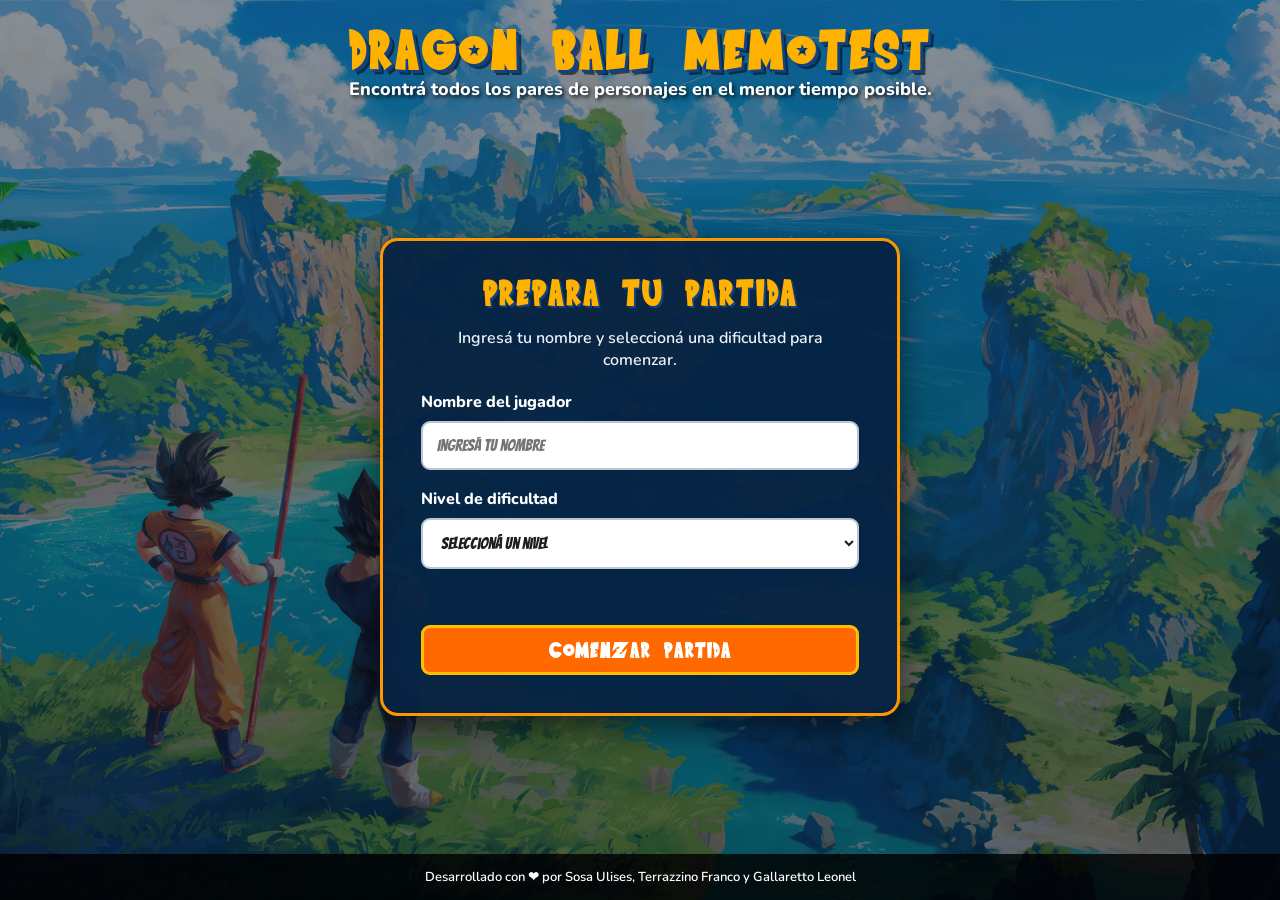
==== index.html @ cc68c4e8 "se agrego temporizador de partida" ====
<!DOCTYPE html>
<html lang="es">
<head>
    <meta charset="UTF-8">
    <meta
        name="viewport"
        content="width=device-width, initial-scale=1.0"
    >
    <meta
        name="description"
        content="Juego de memoria basado en personajes de Dragon Ball"
    >
    <title>Dragon Ball Memotest</title>
    <link
    rel="stylesheet"
    href="https://fonts.googleapis.com/css2?family=Bangers&family=Nunito:wght@400;600;700;800&display=swap">
    <link rel="stylesheet" href="css/reset.css">
    <link rel="stylesheet" href="css/styles.css">
</head>
<body>
    <header id="encabezadoPrincipal">
        <h1>Dragon Ball Memotest</h1>

        <p>
            Encontrá todos los pares de personajes en el menor tiempo posible.
        </p>
    </header>

    <main id="contenidoPrincipal">
        <section
            id="inicioPartida"
        >
            <h2 id="tituloInicioPartida">Prepara tu partida</h2>

            <p>
                Ingresá tu nombre y seleccioná una dificultad para comenzar.
            </p>

            <form id="formularioInicio">
                <div class="grupoCampo">
                    <label for="nombreJugador">
                        Nombre del jugador
                    </label>

                    <input
                        id="nombreJugador"
                        name="nombreJugador"
                        type="text"
                        autocomplete="name"
                        placeholder="Ingresá tu nombre"
                    >
                </div>

                <div class="grupoCampo">
                    <label for="nivelDificultad">
                        Nivel de dificultad
                    </label>

                    <select
                        id="nivelDificultad"
                        name="nivelDificultad"
                    >
                        <option value="">
                            Seleccioná un nivel
                        </option>

                        <option value="facil">
                            Fácil - 16 cartas
                        </option>

                        <option value="medio">
                            Medio - 20 cartas
                        </option>

                        <option value="dificil">
                            Difícil - 36 cartas
                        </option>
                    </select>
                </div>

                <p
                    id="mensajeErrorInicio"
                    class="mensajeError"
                ></p>

                <button
                    id="botonIniciarPartida"
                    type="submit"
                >
                    Comenzar partida
                </button>
            </form>
        </section>

        <section id="seccionJuego" hidden>
            <div id="datosPartida">
                <h2 id="tituloJuego">
                    Partida de <span id="jugadorActual"></span>
                </h2>
            
                <p>
                    Nivel:
                    <span id="nivelActual"></span>
                </p>
            </div>
            <div id="panelEstadisticas">
                <p class="datoEstadistica">
                    Intentos:
                    <span id="cantidadIntentos">0</span>
                </p>

                <p class="datoEstadistica">
                    Errores:
                    <span id="cantidadErrores">0</span>
                </p>

                <p class="datoEstadistica">
                    Pares:
                    <span id="cantidadParesEncontrados">0</span>
                    /
                    <span id="cantidadTotalPares">0</span>
                </p>

                <p class="datoEstadistica">
                    Puntaje:
                    <span id="puntajeActual">0</span>
                </p>
               
                <p class="datoEstadistica">
                    Tiempo:
                    <span id="tiempoPartida">00:00</span>
                </p>

            </div>
            <div id="tableroJuego"></div>
        </section>
    </main>

    <footer id="piePagina">
        <p>Desarrollado con ❤ por Sosa Ulises, Terrazzino Franco y Gallaretto Leonel</p>
    </footer>
    <script src="js/validaciones.js"></script>
    <script src="js/api-dragon-ball.js"></script>
    <script src="js/juego.js"></script>
    <script src="js/principal.js"></script>
</body>
</body>
</html>
---- css/styles.css ----
@font-face {
    font-family: "FuenteDragonBall";
    src: url("../assets/fonts/saiyan-sans.ttf") format("truetype");
    font-style: normal;
    font-weight: normal;
}

[hidden] {
    display: none !important;
}

body {
    display: flex;
    flex-direction: column;
    min-height: 100vh;
    background-color: rgb(8, 28, 48);
    background-image:
        linear-gradient(
            rgba(5, 20, 35, 0.48),
            rgba(5, 20, 35, 0.65)
        ),
        url("../assets/img/dbz.webp");
    background-position: center;
    background-repeat: no-repeat;
    background-size: cover;
    color: rgb(255, 255, 255);
    font-family: "Nunito", Arial, sans-serif;
}

#encabezadoPrincipal {
    display: flex;
    flex-direction: column;
    align-items: center;
    gap: 6px;
    padding: 28px 16px 10px;
    text-align: center;
}

#encabezadoPrincipal h1 {
    color: rgb(255, 177, 0);
    font-family: "FuenteDragonBall", Arial, sans-serif;
    text-transform: uppercase;
    font-size: 58px;
    font-weight: normal;
    letter-spacing: 3px;
    text-shadow:
        3px 3px 0 rgb(16, 65, 130),
        5px 5px 0 rgba(0, 0, 0, 0.55);
}

#encabezadoPrincipal p {
    font-size: 18px;
    font-weight: 800;
    text-shadow: 2px 2px 4px rgba(0, 0, 0, 0.9);
}

#contenidoPrincipal {
    display: flex;
    flex: 1;
    justify-content: center;
    align-items: center;
    padding: 24px 16px 36px;
}

#inicioPartida {
    display: flex;
    flex-direction: column;
    gap: 20px;
    width: 100%;
    max-width: 520px;
    padding: 38px;
    border: 3px solid rgb(255, 150, 0);
    border-radius: 18px;
    background-color: rgba(6, 35, 67, 0.94);
    box-shadow: 0 12px 32px rgba(0, 0, 0, 0.55);
}

#inicioPartida h2 {
    color: rgb(255, 177, 0);
    font-family: "FuenteDragonBall", Arial, sans-serif;
    text-transform: uppercase;
    font-size: 38px;
    font-weight: normal;
    letter-spacing: 2px;
    text-align: center;
    text-shadow: 2px 2px 0 rgb(16, 65, 130);
}

#inicioPartida > p {
    max-width: 390px;
    margin: 0 auto;
    color: rgb(238, 243, 248);
    font-size: 16px;
    font-weight: 600;
    text-align: center;
}

#formularioInicio {
    display: flex;
    flex-direction: column;
    gap: 18px;
}

.grupoCampo {
    display: flex;
    flex-direction: column;
    gap: 8px;
}

.grupoCampo label {
    color: rgb(255, 255, 255);
    font-size: 16px;
    font-weight: 800;
}

.grupoCampo input,
.grupoCampo select {
    width: 100%;
    padding: 14px;
    border: 2px solid rgb(185, 198, 212);
    border-radius: 9px;
    background-color: rgb(255, 255, 255);
    color: rgb(30, 30, 30);
    font-family: "Bangers", Arial, sans-serif;
    font-size: 16px;
}

.grupoCampo input:focus,
.grupoCampo select:focus {
    border-color: rgb(255, 150, 0);
    outline: none;
}

.mensajeError {
    min-height: 20px;
    color: rgb(255, 210, 70);
    font-size: 14px;
    font-weight: 800;
    text-align: center;
}

#botonIniciarPartida {
    padding: 13px;
    border: 3px solid rgb(255, 190, 0);
    border-radius: 9px;
    background-color: rgb(255, 105, 0);
    color: rgb(255, 255, 255);
    font-family: "FuenteDragonBall", Arial, sans-serif;
    text-transform: uppercase;
    font-size: 23px;
    font-weight: normal;
    letter-spacing: 1px;
    transition: background-color 0.3s;
}

#botonIniciarPartida:hover {
    background-color: rgb(220, 65, 0);
}
#botonIniciarPartida:disabled {
    border-color: rgb(170, 170, 170);
    background-color: rgb(130, 130, 130);
    cursor: not-allowed;
}

#piePagina {
    padding: 14px;
    background-color: rgba(0, 0, 0, 0.82);
    color: rgb(255, 255, 255);
    font-size: 13px;
    font-weight: 600;
    text-align: center;
}

body.partidaActiva #encabezadoPrincipal {
    gap: 2px;
    padding: 10px 16px 4px;
}

body.partidaActiva #encabezadoPrincipal h1 {
    font-size: 34px;
}

body.partidaActiva #encabezadoPrincipal p {
    display: none;
}

body.partidaActiva #contenidoPrincipal {
    align-items: flex-start;
    padding: 6px 10px;
}

body.partidaActiva #piePagina {
    padding: 6px;
    font-size: 11px;
}

#seccionJuego {
    display: flex;
    flex-direction: column;
    align-items: center;
    gap: 10px;
    width: 100%;
    padding: 4px;
}

#datosPartida {
    display: flex;
    flex-direction: column;
    align-items: center;
    gap: 2px;
    text-align: center;
}

#tituloJuego {
    color: rgb(255, 177, 0);
    font-family: "FuenteDragonBall", Arial, sans-serif;
    font-size: 28px;
    font-weight: normal;
    letter-spacing: 1px;
    text-shadow:
        2px 2px 0 rgb(16, 65, 130),
        3px 3px 0 rgba(0, 0, 0, 0.55);
}

#datosPartida p {
    font-size: 14px;
    font-weight: bold;
}

#tableroJuego {
    display: flex;
    flex-wrap: wrap;
    justify-content: center;
    width: 100%;
    margin: 0 auto;
}

#tableroJuego.tableroFacil {
    gap: 10px;
    max-width: 430px;
}

#tableroJuego.tableroMedio {
    gap: 8px;
    max-width: 472px;
}

#tableroJuego.tableroDificil {
    gap: 6px;
    max-width: 462px;
}

.carta {
    display: flex;
    flex-direction: column;
    justify-content: center;
    align-items: center;
    overflow: hidden;
    border: 3px solid rgb(255, 177, 0);
    border-radius: 8px;
    background-color: rgb(13, 59, 111);
    color: rgb(255, 255, 255);
}

.tableroFacil .carta {
    gap: 5px;
    width: 100px;
    height: 115px;
    padding: 7px;
}

.tableroMedio .carta {
    gap: 4px;
    width: 88px;
    height: 100px;
    padding: 6px;
}

.tableroDificil .carta {
    gap: 2px;
    width: 72px;
    height: 82px;
    padding: 4px;
    border-width: 2px;
}

.carta:hover {
    background-color: rgb(19, 80, 145);
}

.reversoCarta {
    color: rgb(255, 177, 0);
    font-family: "FuenteDragonBall", Arial, sans-serif;
    font-size: 44px;
}

.tableroDificil .reversoCarta {
    font-size: 32px;
}

.imagenCarta {
    display: none;
    width: 100%;
    height: 75px;
    object-fit: contain;
}

.tableroMedio .imagenCarta {
    height: 65px;
}

.tableroDificil .imagenCarta {
    height: 52px;
}

.nombreCarta {
    display: none;
    color: rgb(255, 255, 255);
    font-size: 11px;
    font-weight: bold;
    text-align: center;
}

.tableroDificil .nombreCarta {
    font-size: 8px;
}

.cartaRevelada {
    background-color: rgb(255, 255, 255);
}

.cartaRevelada .reversoCarta {
    display: none;
}

.cartaRevelada .imagenCarta,
.cartaRevelada .nombreCarta {
    display: block;
}

.cartaRevelada .nombreCarta {
    color: rgb(20, 40, 65);
}

.carta:disabled {
    cursor: default;
    opacity: 1;
}

.cartaEmparejada {
    border-color: rgb(80, 220, 120);
    background-color: rgb(255, 255, 255);
}

#panelEstadisticas {
    display: flex;
    flex-wrap: wrap;
    justify-content: center;
    gap: 8px;
    width: 100%;
}

.datoEstadistica {
    min-width: 100px;
    padding: 6px 10px;
    border: 1px solid rgb(255, 177, 0);
    border-radius: 8px;
    background-color: rgba(6, 35, 67, 0.9);
    color: rgb(255, 255, 255);
    font-size: 13px;
    font-weight: bold;
    text-align: center;
}

.datoEstadistica span {
    color: rgb(255, 177, 0);
}
@media (max-width: 600px) {
    #encabezadoPrincipal h1 {
        font-size: 44px;
    }

    #encabezadoPrincipal p {
        font-size: 16px;
    }

    #inicioPartida {
        max-width: 460px;
        padding: 30px 26px;
    }

    #inicioPartida h2 {
        font-size: 33px;
    }
}

@media (max-width: 480px) {
    #encabezadoPrincipal {
        padding-top: 20px;
    }

    #encabezadoPrincipal h1 {
        font-size: 37px;
        letter-spacing: 2px;
    }

    #encabezadoPrincipal p {
        font-size: 14px;
    }

    #contenidoPrincipal {
        align-items: flex-start;
        padding-top: 18px;
    }

    #inicioPartida {
        padding: 26px 20px;
        border-width: 2px;
    }

    #inicioPartida h2 {
        font-size: 30px;
    }

    #botonIniciarPartida {
        font-size: 21px;
    }

    #piePagina {
        font-size: 12px;
    }

    body.partidaActiva #encabezadoPrincipal h1 {
        font-size: 27px;
    }

    body.partidaActiva #contenidoPrincipal {
        padding: 4px;
    }

    #seccionJuego {
        gap: 6px;
        padding: 2px;
    }

    #tituloJuego {
        font-size: 22px;
    }

    #datosPartida p {
        font-size: 12px;
    }

    #tableroJuego.tableroFacil {
        gap: 6px;
        max-width: 286px;
    }

    #tableroJuego.tableroMedio {
        gap: 5px;
        max-width: 271px;
    }

    #tableroJuego.tableroDificil {
        gap: 3px;
        max-width: 273px;
    }

    .tableroFacil .carta {
        width: 67px;
        height: 82px;
        padding: 4px;
    }

    .tableroMedio .carta {
        width: 64px;
        height: 72px;
        padding: 3px;
    }

    .tableroDificil .carta {
        width: 43px;
        height: 55px;
        padding: 2px;
    }

    .tableroFacil .imagenCarta {
        height: 54px;
    }

    .tableroMedio .imagenCarta {
        height: 46px;
    }

    .tableroDificil .imagenCarta {
        height: 35px;
    }

    .tableroDificil .nombreCarta {
        font-size: 6px;
    }

    .tableroDificil .reversoCarta {
        font-size: 22px;
    }
    #panelEstadisticas {
    gap: 5px;
    }

    .datoEstadistica {
    min-width: 86px;
    padding: 4px 6px;
    font-size: 11px;
    }
    
}
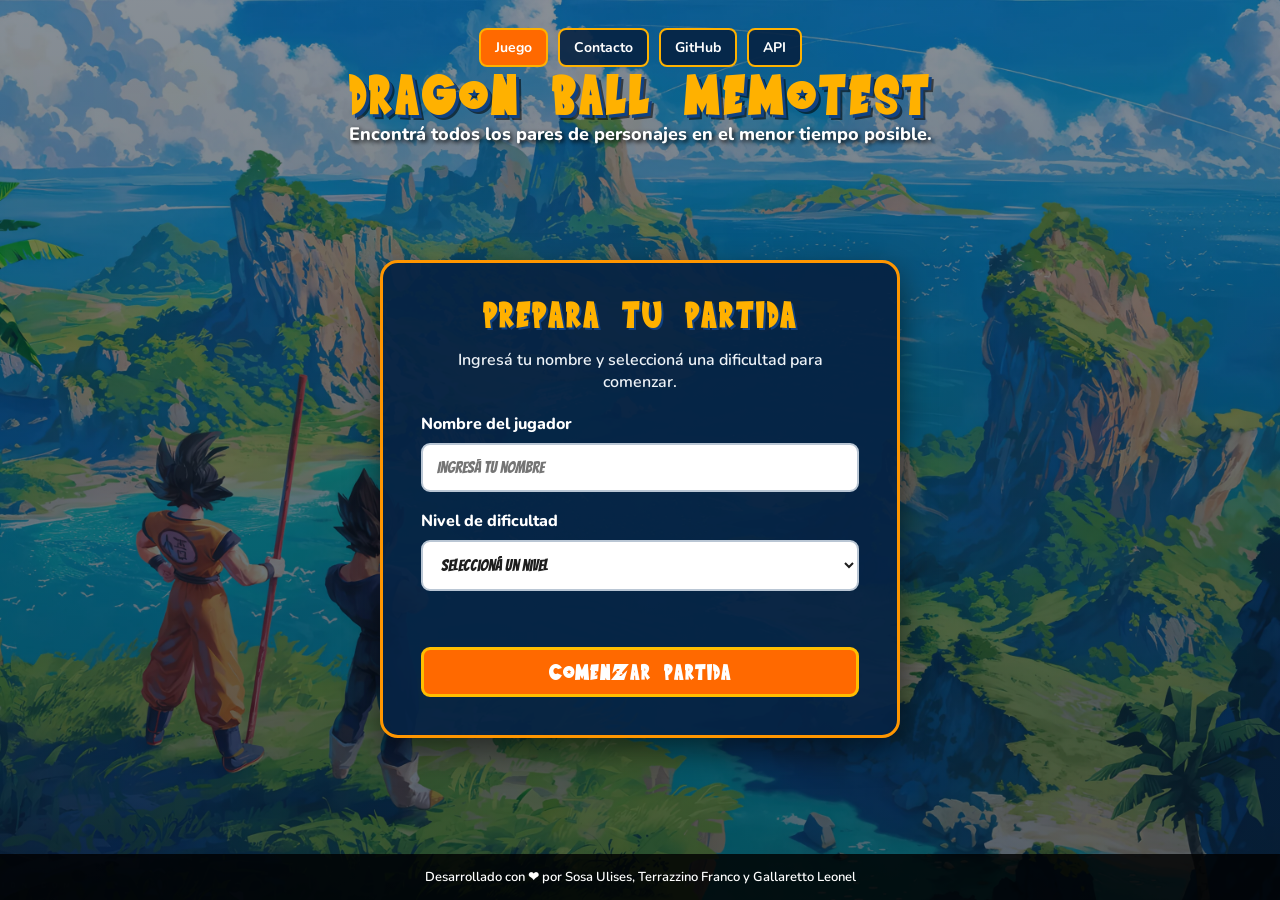
==== commit 54b7f711: "Agregando barra de navegacion" ====
--- a/index.html
+++ b/index.html
@@ -18,13 +18,55 @@
     <link rel="stylesheet" href="css/styles.css">
 </head>
 <body>
-    <header id="encabezadoPrincipal">
-        <h1>Dragon Ball Memotest</h1>
-
-        <p>
-            Encontrá todos los pares de personajes en el menor tiempo posible.
-        </p>
-    </header>
+   <header id="encabezadoPrincipal">
+    <nav id="navegacionPrincipal">
+        <ul class="listaNavegacion">
+            <li>
+                <a
+                    class="enlaceNavegacion enlaceActivo"
+                    href="index.html"
+                >
+                    Juego
+                </a>
+            </li>
+
+            <li>
+                <a
+                    class="enlaceNavegacion"
+                    href="pages/contacto.html"
+                >
+                    Contacto
+                </a>
+            </li>
+
+            <li>
+                <a
+                    class="enlaceNavegacion"
+                    href="https://github.com/GallarettoLeonel2AN/memotest-final-daw"
+                    target="_blank"
+                >
+                    GitHub
+                </a>
+            </li>
+
+            <li>
+                <a
+                    class="enlaceNavegacion"
+                    href="https://web.dragonball-api.com"
+                    target="_blank"
+                >
+                    API
+                </a>
+            </li>
+        </ul>
+    </nav>
+
+    <h1>Dragon Ball Memotest</h1>
+
+    <p>
+        Encontrá todos los pares de personajes en el menor tiempo posible.
+    </p>
+</header>
 
     <main id="contenidoPrincipal">
         <section
@@ -132,8 +174,82 @@
                 </p>
 
             </div>
+
+            <div id="accionesPartida">
+                <button
+                    id="botonReiniciarPartida"
+                    class="botonAccionPartida"
+                    type="button"
+                >
+                    Reiniciar partida
+                </button>
+
+                <button
+                    id="botonVolverInicio"
+                    class="botonAccionPartida"
+                    type="button"
+                >
+                    Cambiar jugador o dificultad
+                </button>
+            </div>
             <div id="tableroJuego"></div>
         </section>
+        <section id="modalResultado" hidden>
+            <div id="contenidoModalResultado">
+                <h2 id="tituloModalResultado">¡Partida completada!</h2>
+
+              <div id="datosResultado">
+            <p>
+                Jugador:
+                <span id="resultadoJugador"></span>
+            </p>
+
+            <p>
+                Nivel:
+                <span id="resultadoNivel"></span>
+            </p>
+
+            <p>
+                Intentos:
+                <span id="resultadoIntentos"></span>
+            </p>
+
+            <p>
+                Errores:
+                <span id="resultadoErrores"></span>
+            </p>
+
+            <p>
+                Tiempo:
+                <span id="resultadoTiempo"></span>
+            </p>
+
+            <p>
+                Puntaje final:
+                <span id="resultadoPuntaje"></span>
+            </p>
+        </div>
+
+        <div id="accionesResultado">
+            <button
+                id="botonJugarDeNuevo"
+                class="botonModalResultado"
+                type="button"
+            >
+                Jugar de nuevo
+            </button>
+
+            <button
+                id="botonCambiarDatos"
+                class="botonModalResultado"
+                type="button"
+            >
+                Cambiar jugador o dificultad
+            </button>
+        </div>
+     </div>
+    </section>
+
     </main>
 
     <footer id="piePagina">
--- a/css/styles.css
+++ b/css/styles.css
@@ -194,6 +194,10 @@
     font-size: 11px;
 }
 
+body.partidaActiva #navegacionPrincipal {
+    display: none;
+}
+
 #seccionJuego {
     display: flex;
     flex-direction: column;
@@ -375,6 +379,258 @@
 .datoEstadistica span {
     color: rgb(255, 177, 0);
 }
+
+#modalResultado {
+    position: fixed;
+    top: 0;
+    left: 0;
+    display: flex;
+    justify-content: center;
+    align-items: center;
+    width: 100%;
+    height: 100%;
+    padding: 20px;
+    background-color: rgba(0, 0, 0, 0.75);
+    z-index: 10;
+}
+
+#contenidoModalResultado {
+    display: flex;
+    flex-direction: column;
+    gap: 20px;
+    width: 100%;
+    max-width: 430px;
+    padding: 32px;
+    border: 3px solid rgb(255, 177, 0);
+    border-radius: 16px;
+    background-color: rgb(6, 35, 67);
+    box-shadow: 0 12px 32px rgba(0, 0, 0, 0.6);
+    color: rgb(255, 255, 255);
+}
+
+#contenidoModalResultado h2 {
+    color: rgb(255, 177, 0);
+    font-family: "FuenteDragonBall", Arial, sans-serif;
+    font-size: 34px;
+    font-weight: normal;
+    letter-spacing: 2px;
+    text-align: center;
+    text-shadow: 2px 2px 0 rgb(16, 65, 130);
+}
+
+#datosResultado {
+    display: flex;
+    flex-direction: column;
+    gap: 10px;
+}
+
+#datosResultado p {
+    display: flex;
+    justify-content: space-between;
+    gap: 16px;
+    padding-bottom: 8px;
+    border-bottom: 1px solid rgb(80, 105, 130);
+    font-weight: bold;
+}
+
+#datosResultado span {
+    color: rgb(255, 177, 0);
+}
+
+#accionesResultado {
+    display: flex;
+    flex-direction: column;
+    gap: 10px;
+}
+
+.botonModalResultado {
+    padding: 12px;
+    border: 3px solid rgb(255, 190, 0);
+    border-radius: 8px;
+    color: rgb(255, 255, 255);
+    font-family: "FuenteDragonBall", Arial, sans-serif;
+    font-size: 20px;
+}
+
+#botonJugarDeNuevo {
+    background-color: rgb(255, 105, 0);
+}
+
+#botonJugarDeNuevo:hover {
+    background-color: rgb(220, 65, 0);
+}
+
+#botonCambiarDatos {
+    background-color: rgb(16, 65, 130);
+}
+
+#botonCambiarDatos:hover {
+    background-color: rgb(10, 45, 95);
+}
+
+#accionesPartida {
+    display: flex;
+    flex-wrap: wrap;
+    justify-content: center;
+    gap: 8px;
+}
+
+.botonAccionPartida {
+    padding: 7px 12px;
+    border: 2px solid rgb(255, 190, 0);
+    border-radius: 7px;
+    color: rgb(255, 255, 255);
+    font-family: "FuenteDragonBall", Arial, sans-serif;
+    font-size: 15px;
+}
+
+#botonReiniciarPartida {
+    background-color: rgb(255, 105, 0);
+}
+
+#botonReiniciarPartida:hover {
+    background-color: rgb(220, 65, 0);
+}
+
+#botonVolverInicio {
+    background-color: rgb(16, 65, 130);
+}
+
+#botonVolverInicio:hover {
+    background-color: rgb(10, 45, 95);
+}
+
+.botonAccionPartida:disabled {
+    background-color: rgb(110, 110, 110);
+    border-color: rgb(160, 160, 160);
+    cursor: not-allowed;
+}
+
+#contenidoContacto {
+    display: flex;
+    flex: 1;
+    justify-content: center;
+    align-items: center;
+    padding: 30px 16px;
+}
+
+#seccionContacto {
+    display: flex;
+    flex-direction: column;
+    gap: 18px;
+    width: 100%;
+    max-width: 520px;
+    padding: 34px;
+    border: 3px solid rgb(255, 150, 0);
+    border-radius: 18px;
+    background-color: rgba(6, 35, 67, 0.94);
+    box-shadow: 0 12px 32px rgba(0, 0, 0, 0.55);
+}
+
+#seccionContacto h2 {
+    color: rgb(255, 177, 0);
+    font-family: "FuenteDragonBall", Arial, sans-serif;
+    font-size: 38px;
+    font-weight: normal;
+    letter-spacing: 2px;
+    text-align: center;
+    text-shadow: 2px 2px 0 rgb(16, 65, 130);
+}
+
+#seccionContacto > p {
+    color: rgb(238, 243, 248);
+    font-size: 16px;
+    font-weight: 600;
+    text-align: center;
+}
+
+#formularioContacto {
+    display: flex;
+    flex-direction: column;
+    gap: 14px;
+}
+
+#formularioContacto textarea {
+    width: 100%;
+    padding: 13px;
+    border: 2px solid rgb(185, 198, 212);
+    border-radius: 9px;
+    background-color: rgb(255, 255, 255);
+    color: rgb(30, 30, 30);
+    font-family: "Nunito", Arial, sans-serif;
+    font-size: 16px;
+    resize: vertical;
+}
+
+#formularioContacto textarea:focus {
+    border-color: rgb(255, 150, 0);
+    outline: none;
+}
+
+.mensajeErrorCampo {
+    min-height: 18px;
+    color: rgb(255, 210, 70);
+    font-size: 13px;
+    font-weight: bold;
+}
+
+.mensajeResultadoContacto {
+    min-height: 20px;
+    color: rgb(255, 210, 70);
+    font-size: 14px;
+    font-weight: bold;
+    text-align: center;
+}
+
+#botonEnviarContacto {
+    padding: 13px;
+    border: 3px solid rgb(255, 190, 0);
+    border-radius: 9px;
+    background-color: rgb(255, 105, 0);
+    color: rgb(255, 255, 255);
+    font-family: "FuenteDragonBall", Arial, sans-serif;
+    font-size: 22px;
+}
+
+#botonEnviarContacto:hover {
+    background-color: rgb(220, 65, 0);
+}
+
+#navegacionPrincipal {
+    display: flex;
+    justify-content: center;
+    width: 100%;
+}
+
+.listaNavegacion {
+    display: flex;
+    flex-wrap: wrap;
+    justify-content: center;
+    gap: 10px;
+    list-style: none;
+}
+
+.enlaceNavegacion {
+    display: block;
+    padding: 8px 14px;
+    border: 2px solid rgb(255, 177, 0);
+    border-radius: 8px;
+    background-color: rgba(6, 35, 67, 0.9);
+    color: rgb(255, 255, 255);
+    font-size: 14px;
+    font-weight: bold;
+    text-decoration: none;
+}
+
+.enlaceNavegacion:hover {
+    background-color: rgb(255, 105, 0);
+}
+
+.enlaceActivo {
+    background-color: rgb(255, 105, 0);
+    color: rgb(255, 255, 255);
+}
+
 @media (max-width: 600px) {
     #encabezadoPrincipal h1 {
         font-size: 44px;
@@ -503,14 +759,58 @@
     .tableroDificil .reversoCarta {
         font-size: 22px;
     }
+
     #panelEstadisticas {
-    gap: 5px;
+        gap: 5px;
     }
 
     .datoEstadistica {
-    min-width: 86px;
-    padding: 4px 6px;
-    font-size: 11px;
+        min-width: 86px;
+        padding: 4px 6px;
+        font-size: 11px;
+    }
+
+    #contenidoModalResultado {
+     padding: 24px 20px;
+    }   
+
+    #contenidoModalResultado h2 {
+        font-size: 28px;
+    }
+
+    #datosResultado p {
+        font-size: 14px;
     }
     
+    #accionesPartida {
+        gap: 5px;
+    }
+
+    .botonAccionPartida {
+        padding: 5px 8px;
+        font-size: 12px;
+    }
+
+    #contenidoContacto {
+        align-items: flex-start;
+        padding: 18px 12px;
+    }      
+
+    #seccionContacto {
+        padding: 26px 20px;
+        border-width: 2px;
+    }
+
+    #seccionContacto h2 {
+        font-size: 30px;
+    }
+
+    .listaNavegacion {
+        gap: 6px;
+    }
+
+    .enlaceNavegacion {
+        padding: 6px 9px;
+        font-size: 12px;
+    }
 }
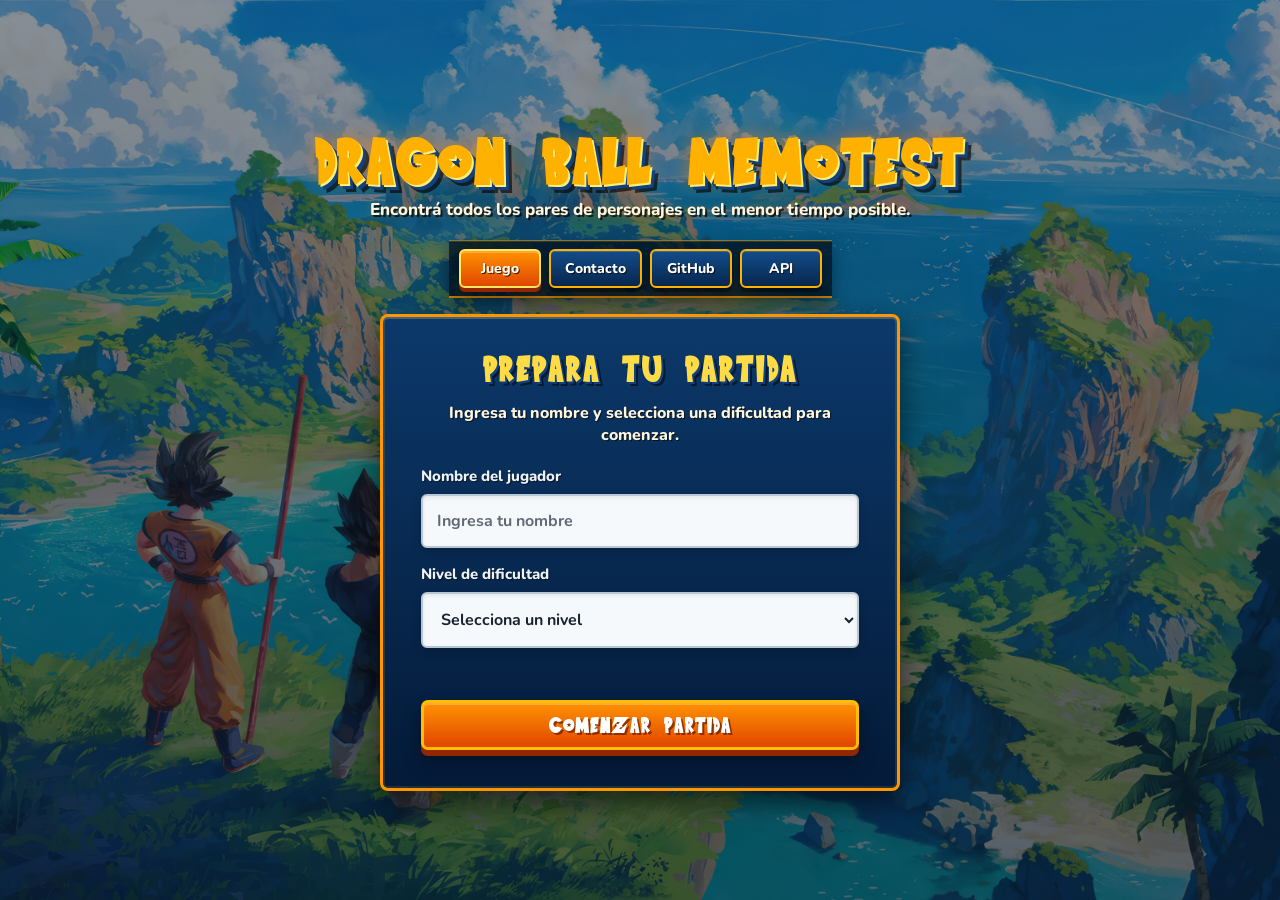
==== commit b3af148c: "Mejorando estilos y diseños css" ====
--- a/index.html
+++ b/index.html
@@ -1,4 +1,4 @@
-<!DOCTYPE html>
+﻿<!DOCTYPE html>
 <html lang="es">
 <head>
     <meta charset="UTF-8">
@@ -11,6 +11,7 @@
         content="Juego de memoria basado en personajes de Dragon Ball"
     >
     <title>Dragon Ball Memotest</title>
+    <link rel="icon" href="assets/img/esfera-dragon.svg" type="image/svg+xml">
     <link
     rel="stylesheet"
     href="https://fonts.googleapis.com/css2?family=Bangers&family=Nunito:wght@400;600;700;800&display=swap">
@@ -18,55 +19,56 @@
     <link rel="stylesheet" href="css/styles.css">
 </head>
 <body>
-   <header id="encabezadoPrincipal">
-    <nav id="navegacionPrincipal">
-        <ul class="listaNavegacion">
-            <li>
-                <a
-                    class="enlaceNavegacion enlaceActivo"
-                    href="index.html"
-                >
-                    Juego
-                </a>
-            </li>
-
-            <li>
-                <a
-                    class="enlaceNavegacion"
-                    href="pages/contacto.html"
-                >
-                    Contacto
-                </a>
-            </li>
-
-            <li>
-                <a
-                    class="enlaceNavegacion"
-                    href="https://github.com/GallarettoLeonel2AN/memotest-final-daw"
-                    target="_blank"
-                >
-                    GitHub
-                </a>
-            </li>
-
-            <li>
-                <a
-                    class="enlaceNavegacion"
-                    href="https://web.dragonball-api.com"
-                    target="_blank"
-                >
-                    API
-                </a>
-            </li>
-        </ul>
-    </nav>
-
-    <h1>Dragon Ball Memotest</h1>
-
-    <p>
-        Encontrá todos los pares de personajes en el menor tiempo posible.
-    </p>
-</header>
+    <header id="encabezadoPrincipal">
+        <h1>Dragon Ball Memotest</h1>
+
+        <p>
+            Encontrá todos los pares de personajes en el menor tiempo posible.
+        </p>
+
+        <nav id="navegacionPrincipal">
+            <ul class="listaNavegacion">
+                <li>
+                    <a
+                        class="enlaceNavegacion enlaceActivo"
+                        href="index.html"
+                    >
+                        Juego
+                    </a>
+                </li>
+
+                <li>
+                    <a
+                        class="enlaceNavegacion"
+                        href="pages/contacto.html"
+                    >
+                        Contacto
+                    </a>
+                </li>
+
+                <li>
+                    <a
+                        class="enlaceNavegacion"
+                        href="https://github.com/GallarettoLeonel2AN/memotest-final-daw"
+                        target="_blank"
+                    >
+                        GitHub
+                    </a>
+                </li>
+
+                <li>
+                    <a
+                        class="enlaceNavegacion"
+                        href="https://web.dragonball-api.com"
+                        target="_blank"
+                    >
+                        API
+                    </a>
+                </li>
+            </ul>
+        </nav>
+
+    </header>
 
     <main id="contenidoPrincipal">
         <section
@@ -75,7 +77,7 @@
             <h2 id="tituloInicioPartida">Prepara tu partida</h2>
 
             <p>
-                Ingresá tu nombre y seleccioná una dificultad para comenzar.
+                Ingresa tu nombre y selecciona una dificultad para comenzar.
             </p>
 
             <form id="formularioInicio">
@@ -89,7 +91,7 @@
                         name="nombreJugador"
                         type="text"
                         autocomplete="name"
-                        placeholder="Ingresá tu nombre"
+                        placeholder="Ingresa tu nombre"
                     >
                 </div>
 
@@ -103,11 +105,11 @@
                         name="nivelDificultad"
                     >
                         <option value="">
-                            Seleccioná un nivel
+                            Selecciona un nivel
                         </option>
 
                         <option value="facil">
-                            Fácil - 16 cartas
+                            Facil - 16 cartas
                         </option>
 
                         <option value="medio">
@@ -115,7 +117,7 @@
                         </option>
 
                         <option value="dificil">
-                            Difícil - 36 cartas
+                            Dificil - 36 cartas
                         </option>
                     </select>
                 </div>
@@ -138,12 +140,8 @@
             <div id="datosPartida">
                 <h2 id="tituloJuego">
                     Partida de <span id="jugadorActual"></span>
+                    Nivel: <span id="nivelActual"></span>
                 </h2>
-            
-                <p>
-                    Nivel:
-                    <span id="nivelActual"></span>
-                </p>
             </div>
             <div id="panelEstadisticas">
                 <p class="datoEstadistica">
@@ -196,7 +194,7 @@
         </section>
         <section id="modalResultado" hidden>
             <div id="contenidoModalResultado">
-                <h2 id="tituloModalResultado">¡Partida completada!</h2>
+                <h2 id="tituloModalResultado">Partida completada!</h2>
 
               <div id="datosResultado">
             <p>
@@ -252,13 +250,10 @@
 
     </main>
 
-    <footer id="piePagina">
-        <p>Desarrollado con ❤ por Sosa Ulises, Terrazzino Franco y Gallaretto Leonel</p>
-    </footer>
     <script src="js/validaciones.js"></script>
     <script src="js/api-dragon-ball.js"></script>
     <script src="js/juego.js"></script>
     <script src="js/principal.js"></script>
 </body>
 </body>
-</html>+</html>
--- a/css/styles.css
+++ b/css/styles.css
@@ -12,7 +12,10 @@
 body {
     display: flex;
     flex-direction: column;
+    justify-content: center;
     min-height: 100vh;
+    min-height: 100dvh;
+    overflow-x: hidden;
     background-color: rgb(8, 28, 48);
     background-image:
         linear-gradient(
@@ -32,7 +35,7 @@
     flex-direction: column;
     align-items: center;
     gap: 6px;
-    padding: 28px 16px 10px;
+    padding: 20px 16px 0;
     text-align: center;
 }
 
@@ -40,77 +43,107 @@
     color: rgb(255, 177, 0);
     font-family: "FuenteDragonBall", Arial, sans-serif;
     text-transform: uppercase;
-    font-size: 58px;
+    font-size: 68px;
     font-weight: normal;
-    letter-spacing: 3px;
+    line-height: 0.95;
+    letter-spacing: 2px;
     text-shadow:
-        3px 3px 0 rgb(16, 65, 130),
-        5px 5px 0 rgba(0, 0, 0, 0.55);
+        2px 2px 0 rgb(255, 238, 120),
+        5px 5px 0 rgb(16, 65, 130),
+        8px 8px 0 rgba(0, 0, 0, 0.62),
+        0 0 18px rgba(255, 130, 0, 0.55);
 }
 
 #encabezadoPrincipal p {
-    font-size: 18px;
+    max-width: 560px;
+    color: rgb(255, 245, 220);
+    font-size: 17px;
     font-weight: 800;
-    text-shadow: 2px 2px 4px rgba(0, 0, 0, 0.9);
+    line-height: 1.35;
+    text-shadow:
+        2px 2px 0 rgba(0, 0, 0, 0.7),
+        0 0 10px rgba(255, 120, 0, 0.35);
 }
 
 #contenidoPrincipal {
     display: flex;
-    flex: 1;
-    justify-content: center;
-    align-items: center;
-    padding: 24px 16px 36px;
+    flex: 0 1 auto;
+    justify-content: center;
+    align-items: flex-start;
+    width: 100%;
+    padding: 8px 16px 0;
 }
 
 #inicioPartida {
     display: flex;
     flex-direction: column;
+    justify-content: center;
     gap: 20px;
     width: 100%;
     max-width: 520px;
+    min-height: 430px;
     padding: 38px;
     border: 3px solid rgb(255, 150, 0);
-    border-radius: 18px;
+    border-radius: 8px;
     background-color: rgba(6, 35, 67, 0.94);
-    box-shadow: 0 12px 32px rgba(0, 0, 0, 0.55);
+    background-image:
+        linear-gradient(
+            rgba(12, 58, 108, 0.96),
+            rgba(4, 26, 55, 0.96)
+        );
+    box-shadow:
+        inset 0 2px 0 rgba(255, 255, 255, 0.12),
+        inset 0 0 0 2px rgba(255, 210, 60, 0.12),
+        0 12px 32px rgba(0, 0, 0, 0.58);
 }
 
 #inicioPartida h2 {
-    color: rgb(255, 177, 0);
+    position: relative;
+    width: fit-content;
+    margin: 0 auto;
+    color: rgb(255, 220, 70);
     font-family: "FuenteDragonBall", Arial, sans-serif;
     text-transform: uppercase;
     font-size: 38px;
     font-weight: normal;
     letter-spacing: 2px;
     text-align: center;
-    text-shadow: 2px 2px 0 rgb(16, 65, 130);
+    text-shadow:
+        2px 2px 0 rgb(16, 65, 130),
+        4px 4px 0 rgba(0, 0, 0, 0.5);
 }
 
 #inicioPartida > p {
     max-width: 390px;
     margin: 0 auto;
-    color: rgb(238, 243, 248);
+    color: rgb(255, 245, 220);
     font-size: 16px;
-    font-weight: 600;
+    font-weight: 800;
+    line-height: 1.35;
     text-align: center;
+    text-shadow: 1px 1px 0 rgba(0, 0, 0, 0.65);
 }
 
 #formularioInicio {
     display: flex;
     flex-direction: column;
-    gap: 18px;
+    gap: 16px;
 }
 
 .grupoCampo {
     display: flex;
     flex-direction: column;
     gap: 8px;
+    padding: 0;
+    background-color: transparent;
+    box-shadow: none;
 }
 
 .grupoCampo label {
-    color: rgb(255, 255, 255);
-    font-size: 16px;
+    color: rgb(238, 243, 248);
+    font-size: 15px;
     font-weight: 800;
+    text-shadow: 1px 1px 0 rgba(0, 0, 0, 0.55);
 }
 
 .grupoCampo input,
@@ -118,48 +151,117 @@
     width: 100%;
     padding: 14px;
     border: 2px solid rgb(185, 198, 212);
-    border-radius: 9px;
-    background-color: rgb(255, 255, 255);
-    color: rgb(30, 30, 30);
-    font-family: "Bangers", Arial, sans-serif;
+    border-radius: 6px;
+    background-color: rgb(246, 249, 252);
+    color: rgb(25, 35, 48);
+    font-family: "Nunito", Arial, sans-serif;
     font-size: 16px;
+    font-weight: 700;
+    box-shadow:
+        inset 0 2px 4px rgba(0, 0, 0, 0.08),
+        0 4px 8px rgba(0, 0, 0, 0.18);
+    transition:
+        border-color 0.18s,
+        box-shadow 0.18s,
+        background-color 0.18s;
+}
+
+.grupoCampo input::placeholder {
+    color: rgb(96, 105, 116);
+    font-weight: 700;
 }
 
 .grupoCampo input:focus,
 .grupoCampo select:focus {
     border-color: rgb(255, 150, 0);
+    background-color: rgb(255, 255, 255);
+    box-shadow:
+        inset 0 2px 4px rgba(0, 0, 0, 0.06),
+        0 0 0 3px rgba(255, 150, 0, 0.22);
     outline: none;
 }
 
 .mensajeError {
     min-height: 20px;
-    color: rgb(255, 210, 70);
+    padding: 0;
+    border: 1px solid transparent;
+    border-radius: 6px;
+    color: rgb(255, 230, 150);
     font-size: 14px;
     font-weight: 800;
     text-align: center;
 }
 
+.mensajeError:not(:empty) {
+    padding: 8px 10px;
+    border-color: rgba(255, 105, 0, 0.82);
+    background-color: rgba(95, 18, 12, 0.72);
+    box-shadow:
+        inset 0 1px 0 rgba(255, 255, 255, 0.1),
+        0 4px 10px rgba(0, 0, 0, 0.28);
+}
+
 #botonIniciarPartida {
+    display: flex;
+    justify-content: center;
+    align-items: center;
     padding: 13px;
     border: 3px solid rgb(255, 190, 0);
-    border-radius: 9px;
+    border-radius: 7px;
     background-color: rgb(255, 105, 0);
+    background-image:
+        linear-gradient(
+            rgb(255, 146, 0),
+            rgb(225, 70, 0)
+        );
     color: rgb(255, 255, 255);
     font-family: "FuenteDragonBall", Arial, sans-serif;
     text-transform: uppercase;
     font-size: 23px;
     font-weight: normal;
     letter-spacing: 1px;
-    transition: background-color 0.3s;
+    text-shadow: 2px 2px 0 rgba(90, 20, 0, 0.65);
+    box-shadow:
+        inset 0 2px 0 rgba(255, 255, 255, 0.22),
+        0 6px 0 rgb(145, 38, 0),
+        0 10px 18px rgba(0, 0, 0, 0.42);
+    transition:
+        transform 0.18s,
+        box-shadow 0.18s,
+        border-color 0.18s,
+        filter 0.18s;
 }
 
 #botonIniciarPartida:hover {
-    background-color: rgb(220, 65, 0);
+    border-color: rgb(255, 232, 95);
+    filter: brightness(1.08);
+    transform: translateY(-2px);
+    box-shadow:
+        inset 0 2px 0 rgba(255, 255, 255, 0.24),
+        0 8px 0 rgb(145, 38, 0),
+        0 14px 24px rgba(0, 0, 0, 0.48);
+}
+
+#botonIniciarPartida:active {
+    transform: translateY(2px);
+    box-shadow:
+        inset 0 2px 0 rgba(255, 255, 255, 0.18),
+        0 3px 0 rgb(145, 38, 0),
+        0 7px 12px rgba(0, 0, 0, 0.42);
+}
+
+#botonIniciarPartida:focus-visible {
+    outline: 3px solid rgb(255, 235, 120);
+    outline-offset: 3px;
 }
 #botonIniciarPartida:disabled {
     border-color: rgb(170, 170, 170);
     background-color: rgb(130, 130, 130);
+    background-image: none;
+    box-shadow: none;
     cursor: not-allowed;
+    filter: none;
+    transform: none;
 }
 
 #piePagina {
@@ -172,12 +274,19 @@
 }
 
 body.partidaActiva #encabezadoPrincipal {
-    gap: 2px;
-    padding: 10px 16px 4px;
+    gap: 0;
+    padding: 12px 16px 2px;
 }
 
 body.partidaActiva #encabezadoPrincipal h1 {
-    font-size: 34px;
+    font-size: 46px;
+    line-height: 0.95;
+    letter-spacing: 2px;
+    text-shadow:
+        2px 2px 0 rgb(255, 238, 120),
+        5px 5px 0 rgb(16, 65, 130),
+        8px 8px 0 rgba(0, 0, 0, 0.62),
+        0 0 18px rgba(255, 130, 0, 0.55);
 }
 
 body.partidaActiva #encabezadoPrincipal p {
@@ -185,8 +294,13 @@
 }
 
 body.partidaActiva #contenidoPrincipal {
+    flex: 0 1 auto;
     align-items: flex-start;
-    padding: 6px 10px;
+    padding: 0 10px 10px;
+}
+
+body.partidaActiva {
+    justify-content: center;
 }
 
 body.partidaActiva #piePagina {
@@ -202,8 +316,10 @@
     display: flex;
     flex-direction: column;
     align-items: center;
-    gap: 10px;
+    justify-content: center;
+    gap: 8px;
     width: 100%;
+    max-height: 100%;
     padding: 4px;
 }
 
@@ -211,51 +327,59 @@
     display: flex;
     flex-direction: column;
     align-items: center;
-    gap: 2px;
+    gap: 0;
+    padding: 4px 16px;
     text-align: center;
 }
 
 #tituloJuego {
-    color: rgb(255, 177, 0);
-    font-family: "FuenteDragonBall", Arial, sans-serif;
-    font-size: 28px;
-    font-weight: normal;
-    letter-spacing: 1px;
+    display: flex;
+    flex-wrap: wrap;
+    justify-content: center;
+    align-items: baseline;
+    gap: 10px;
+    color: rgb(255, 245, 220);
+    font-family: "Nunito", Arial, sans-serif;
+    font-size: 18px;
+    font-weight: 900;
+    line-height: 1.2;
+    letter-spacing: 0;
     text-shadow:
-        2px 2px 0 rgb(16, 65, 130),
-        3px 3px 0 rgba(0, 0, 0, 0.55);
-}
-
-#datosPartida p {
-    font-size: 14px;
-    font-weight: bold;
+        1px 1px 0 rgba(0, 0, 0, 0.8),
+        0 0 8px rgba(255, 150, 0, 0.25);
+}
+
+#nivelActual {
+    color: rgb(255, 220, 70);
 }
 
 #tableroJuego {
     display: flex;
     flex-wrap: wrap;
     justify-content: center;
+    align-items: center;
     width: 100%;
     margin: 0 auto;
 }
 
 #tableroJuego.tableroFacil {
+    gap: 12px;
+    max-width: 590px;
+}
+
+#tableroJuego.tableroMedio {
     gap: 10px;
-    max-width: 430px;
-}
-
-#tableroJuego.tableroMedio {
+    max-width: 600px;
+}
+
+#tableroJuego.tableroDificil {
     gap: 8px;
-    max-width: 472px;
-}
-
-#tableroJuego.tableroDificil {
-    gap: 6px;
-    max-width: 462px;
+    max-width: 600px;
 }
 
 .carta {
     display: flex;
+    position: relative;
     flex-direction: column;
     justify-content: center;
     align-items: center;
@@ -263,39 +387,89 @@
     border: 3px solid rgb(255, 177, 0);
     border-radius: 8px;
     background-color: rgb(13, 59, 111);
+    background-image:
+        radial-gradient(
+            circle at 50% 42%,
+            rgba(255, 185, 0, 0.95) 0%,
+            rgba(255, 105, 0, 0.95) 42%,
+            rgba(170, 40, 0, 0.98) 76%
+        );
     color: rgb(255, 255, 255);
+    box-shadow:
+        inset 0 -10px 0 rgba(90, 20, 0, 0.35),
+        0 6px 14px rgba(0, 0, 0, 0.45);
+    transition:
+        transform 0.2s,
+        border-color 0.2s,
+        box-shadow 0.2s,
+        background-color 0.2s;
+}
+
+.carta:not(.cartaRevelada):not(.cartaEmparejada)::before {
+    content: "";
+    position: absolute;
+    width: 70%;
+    aspect-ratio: 1;
+    border-radius: 50%;
+    background-image:
+        radial-gradient(
+            circle at 32% 25%,
+            rgba(255, 255, 255, 0.85) 0%,
+            rgba(255, 255, 255, 0.7) 9%,
+            transparent 10%
+        ),
+        radial-gradient(
+            circle,
+            rgb(255, 220, 70) 0%,
+            rgb(255, 145, 0) 52%,
+            rgb(215, 58, 0) 100%
+        );
+    box-shadow:
+        inset -8px -10px 0 rgba(120, 30, 0, 0.32),
+        0 0 18px rgba(255, 177, 0, 0.5);
 }
 
 .tableroFacil .carta {
     gap: 5px;
-    width: 100px;
-    height: 115px;
+    width: clamp(104px, 12vmin, 135px);
+    height: clamp(120px, 14vmin, 154px);
     padding: 7px;
 }
 
 .tableroMedio .carta {
     gap: 4px;
-    width: 88px;
-    height: 100px;
+    width: clamp(88px, 10.5vmin, 112px);
+    height: clamp(100px, 11.8vmin, 128px);
     padding: 6px;
 }
 
 .tableroDificil .carta {
     gap: 2px;
-    width: 72px;
-    height: 82px;
+    width: clamp(66px, 8.8vmin, 90px);
+    height: clamp(76px, 10vmin, 102px);
     padding: 4px;
     border-width: 2px;
 }
 
-.carta:hover {
-    background-color: rgb(19, 80, 145);
+.carta:not(.cartaRevelada):not(.cartaEmparejada):hover {
+    border-color: rgb(255, 230, 90);
+    box-shadow:
+        inset 0 -10px 0 rgba(90, 20, 0, 0.25),
+        0 0 18px rgba(255, 177, 0, 0.75),
+        0 8px 16px rgba(0, 0, 0, 0.48);
+    transform: translateY(-2px);
 }
 
 .reversoCarta {
-    color: rgb(255, 177, 0);
+    position: relative;
+    z-index: 1;
+    color: rgb(155, 25, 10);
     font-family: "FuenteDragonBall", Arial, sans-serif;
     font-size: 44px;
+    line-height: 1;
+    text-shadow:
+        1px 1px 0 rgb(255, 235, 120),
+        3px 3px 0 rgba(80, 15, 0, 0.4);
 }
 
 .tableroDificil .reversoCarta {
@@ -305,16 +479,17 @@
 .imagenCarta {
     display: none;
     width: 100%;
-    height: 75px;
+    height: 68%;
     object-fit: contain;
+    filter: drop-shadow(0 4px 4px rgba(0, 0, 0, 0.3));
 }
 
 .tableroMedio .imagenCarta {
-    height: 65px;
+    height: 66%;
 }
 
 .tableroDificil .imagenCarta {
-    height: 52px;
+    height: 64%;
 }
 
 .nombreCarta {
@@ -330,7 +505,18 @@
 }
 
 .cartaRevelada {
-    background-color: rgb(255, 255, 255);
+    border-color: rgb(255, 230, 90);
+    background-color: rgb(255, 246, 205);
+    background-image:
+        linear-gradient(
+            rgb(255, 252, 232),
+            rgb(255, 228, 128)
+        );
+    box-shadow:
+        inset 0 0 0 2px rgba(255, 145, 0, 0.42),
+        0 0 14px rgba(255, 177, 0, 0.5),
+        0 6px 14px rgba(0, 0, 0, 0.42);
+    transform: none;
 }
 
 .cartaRevelada .reversoCarta {
@@ -343,7 +529,12 @@
 }
 
 .cartaRevelada .nombreCarta {
+    width: 100%;
+    min-height: 18px;
+    padding-top: 3px;
+    border-top: 1px solid rgba(210, 90, 0, 0.45);
     color: rgb(20, 40, 65);
+    text-shadow: none;
 }
 
 .carta:disabled {
@@ -353,31 +544,66 @@
 
 .cartaEmparejada {
     border-color: rgb(80, 220, 120);
-    background-color: rgb(255, 255, 255);
+    background-color: rgb(232, 255, 238);
+    background-image:
+        linear-gradient(
+            rgb(255, 255, 245),
+            rgb(218, 255, 228)
+        );
+    box-shadow:
+        inset 0 0 0 2px rgba(80, 220, 120, 0.38),
+        0 0 16px rgba(80, 220, 120, 0.65),
+        0 6px 14px rgba(0, 0, 0, 0.36);
+    transform: none;
 }
 
 #panelEstadisticas {
     display: flex;
     flex-wrap: wrap;
-    justify-content: center;
+    justify-content: space-between;
+    align-items: stretch;
     gap: 8px;
     width: 100%;
+    max-width: 760px;
+    padding: 8px 10px;
+    border-top: 2px solid rgba(255, 177, 0, 0.75);
+    border-bottom: 2px solid rgba(255, 177, 0, 0.75);
+    background-color: rgba(3, 18, 34, 0.78);
+    box-shadow:
+        0 8px 18px rgba(0, 0, 0, 0.38),
+        inset 0 1px 0 rgba(255, 255, 255, 0.12);
 }
 
 .datoEstadistica {
-    min-width: 100px;
-    padding: 6px 10px;
-    border: 1px solid rgb(255, 177, 0);
-    border-radius: 8px;
-    background-color: rgba(6, 35, 67, 0.9);
+    display: flex;
+    justify-content: center;
+    align-items: center;
+    gap: 5px;
+    flex: 1;
+    min-width: 112px;
+    min-height: 34px;
+    padding: 7px 12px;
+    border: 1px solid rgba(255, 190, 0, 0.9);
+    border-radius: 6px;
+    background-image:
+        linear-gradient(
+            rgb(18, 76, 138),
+            rgb(7, 39, 78)
+        );
     color: rgb(255, 255, 255);
     font-size: 13px;
-    font-weight: bold;
+    font-weight: 800;
     text-align: center;
+    box-shadow:
+        inset 0 1px 0 rgba(255, 255, 255, 0.16),
+        0 4px 8px rgba(0, 0, 0, 0.32);
 }
 
 .datoEstadistica span {
-    color: rgb(255, 177, 0);
+    min-width: 24px;
+    color: rgb(255, 220, 70);
+    font-size: 15px;
+    text-shadow: 1px 1px 0 rgba(0, 0, 0, 0.7);
 }
 
 #modalResultado {
@@ -402,9 +628,17 @@
     max-width: 430px;
     padding: 32px;
     border: 3px solid rgb(255, 177, 0);
-    border-radius: 16px;
+    border-radius: 8px;
     background-color: rgb(6, 35, 67);
-    box-shadow: 0 12px 32px rgba(0, 0, 0, 0.6);
+    background-image:
+        linear-gradient(
+            rgb(12, 58, 108),
+            rgb(4, 26, 55)
+        );
+    box-shadow:
+        inset 0 2px 0 rgba(255, 255, 255, 0.12),
+        inset 0 0 0 2px rgba(255, 210, 60, 0.12),
+        0 12px 32px rgba(0, 0, 0, 0.6);
     color: rgb(255, 255, 255);
 }
 
@@ -444,28 +678,73 @@
 }
 
 .botonModalResultado {
-    padding: 12px;
+    display: flex;
+    justify-content: center;
+    align-items: center;
+    min-height: 48px;
+    padding: 13px 16px;
     border: 3px solid rgb(255, 190, 0);
-    border-radius: 8px;
+    border-radius: 7px;
     color: rgb(255, 255, 255);
-    font-family: "FuenteDragonBall", Arial, sans-serif;
-    font-size: 20px;
+    font-family: "Nunito", Arial, sans-serif;
+    font-size: 17px;
+    font-weight: 900;
+    line-height: 1.2;
+    letter-spacing: 0;
+    text-align: center;
+    text-shadow: 1px 1px 0 rgba(0, 0, 0, 0.62);
+    box-shadow:
+        inset 0 2px 0 rgba(255, 255, 255, 0.18),
+        0 5px 0 rgba(0, 0, 0, 0.35),
+        0 9px 16px rgba(0, 0, 0, 0.42);
+    transition:
+        transform 0.18s,
+        box-shadow 0.18s,
+        border-color 0.18s,
+        filter 0.18s;
 }
 
 #botonJugarDeNuevo {
     background-color: rgb(255, 105, 0);
+    background-image:
+        linear-gradient(
+            rgb(255, 146, 0),
+            rgb(225, 70, 0)
+        );
 }
 
 #botonJugarDeNuevo:hover {
-    background-color: rgb(220, 65, 0);
+    border-color: rgb(255, 232, 95);
+    filter: brightness(1.08);
+    transform: translateY(-2px);
 }
 
 #botonCambiarDatos {
     background-color: rgb(16, 65, 130);
+    background-image:
+        linear-gradient(
+            rgb(25, 89, 168),
+            rgb(9, 45, 98)
+        );
 }
 
 #botonCambiarDatos:hover {
-    background-color: rgb(10, 45, 95);
+    border-color: rgb(255, 220, 70);
+    filter: brightness(1.08);
+    transform: translateY(-2px);
+}
+
+.botonModalResultado:active {
+    transform: translateY(2px);
+    box-shadow:
+        inset 0 2px 0 rgba(255, 255, 255, 0.14),
+        0 2px 0 rgba(0, 0, 0, 0.38),
+        0 5px 10px rgba(0, 0, 0, 0.4);
+}
+
+.botonModalResultado:focus-visible {
+    outline: 3px solid rgb(255, 235, 120);
+    outline-offset: 3px;
 }
 
 #accionesPartida {
@@ -476,206 +755,592 @@
 }
 
 .botonAccionPartida {
-    padding: 7px 12px;
+    display: flex;
+    justify-content: center;
+    align-items: center;
+    min-height: 38px;
+    padding: 8px 14px;
     border: 2px solid rgb(255, 190, 0);
-    border-radius: 7px;
+    border-radius: 6px;
     color: rgb(255, 255, 255);
-    font-family: "FuenteDragonBall", Arial, sans-serif;
-    font-size: 15px;
+    font-family: "Nunito", Arial, sans-serif;
+    font-size: 14px;
+    font-weight: 900;
+    line-height: 1.15;
+    letter-spacing: 0;
+    text-align: center;
+    text-shadow: 1px 1px 0 rgba(0, 0, 0, 0.55);
+    box-shadow:
+        inset 0 1px 0 rgba(255, 255, 255, 0.18),
+        0 4px 0 rgba(0, 0, 0, 0.32),
+        0 7px 12px rgba(0, 0, 0, 0.34);
+    transition:
+        transform 0.18s,
+        box-shadow 0.18s,
+        border-color 0.18s,
+        filter 0.18s;
 }
 
 #botonReiniciarPartida {
     background-color: rgb(255, 105, 0);
+    background-image:
+        linear-gradient(
+            rgb(255, 136, 0),
+            rgb(218, 66, 0)
+        );
 }
 
 #botonReiniciarPartida:hover {
-    background-color: rgb(220, 65, 0);
+    border-color: rgb(255, 232, 95);
+    filter: brightness(1.08);
+    transform: translateY(-2px);
 }
 
 #botonVolverInicio {
     background-color: rgb(16, 65, 130);
+    background-image:
+        linear-gradient(
+            rgb(25, 89, 168),
+            rgb(9, 45, 98)
+        );
 }
 
 #botonVolverInicio:hover {
-    background-color: rgb(10, 45, 95);
+    border-color: rgb(255, 220, 70);
+    filter: brightness(1.08);
+    transform: translateY(-2px);
+}
+
+.botonAccionPartida:active {
+    transform: translateY(2px);
+    box-shadow:
+        inset 0 1px 0 rgba(255, 255, 255, 0.14),
+        0 2px 0 rgba(0, 0, 0, 0.38),
+        0 4px 8px rgba(0, 0, 0, 0.34);
+}
+
+.botonAccionPartida:focus-visible {
+    outline: 3px solid rgb(255, 235, 120);
+    outline-offset: 3px;
 }
 
 .botonAccionPartida:disabled {
     background-color: rgb(110, 110, 110);
+    background-image: none;
     border-color: rgb(160, 160, 160);
+    box-shadow: none;
     cursor: not-allowed;
+    filter: none;
+    transform: none;
 }
 
 #contenidoContacto {
     display: flex;
-    flex: 1;
-    justify-content: center;
-    align-items: center;
-    padding: 30px 16px;
+    flex: 0 1 auto;
+    justify-content: center;
+    align-items: flex-start;
+    width: 100%;
+    padding: 8px 16px 0;
 }
 
 #seccionContacto {
     display: flex;
     flex-direction: column;
-    gap: 18px;
+    justify-content: center;
+    gap: 14px;
     width: 100%;
     max-width: 520px;
-    padding: 34px;
+    min-height: auto;
+    padding: 28px 34px;
     border: 3px solid rgb(255, 150, 0);
-    border-radius: 18px;
+    border-radius: 8px;
     background-color: rgba(6, 35, 67, 0.94);
-    box-shadow: 0 12px 32px rgba(0, 0, 0, 0.55);
+    background-image:
+        linear-gradient(
+            rgba(12, 58, 108, 0.96),
+            rgba(4, 26, 55, 0.96)
+        );
+    box-shadow:
+        inset 0 2px 0 rgba(255, 255, 255, 0.12),
+        inset 0 0 0 2px rgba(255, 210, 60, 0.12),
+        0 12px 32px rgba(0, 0, 0, 0.58);
 }
 
 #seccionContacto h2 {
-    color: rgb(255, 177, 0);
+    position: relative;
+    width: fit-content;
+    margin: 0 auto;
+    color: rgb(255, 220, 70);
     font-family: "FuenteDragonBall", Arial, sans-serif;
     font-size: 38px;
     font-weight: normal;
     letter-spacing: 2px;
     text-align: center;
-    text-shadow: 2px 2px 0 rgb(16, 65, 130);
+    text-transform: uppercase;
+    text-shadow:
+        2px 2px 0 rgb(16, 65, 130),
+        4px 4px 0 rgba(0, 0, 0, 0.5);
 }
 
 #seccionContacto > p {
-    color: rgb(238, 243, 248);
+    max-width: 390px;
+    margin: 0 auto;
+    color: rgb(255, 245, 220);
     font-size: 16px;
-    font-weight: 600;
+    font-weight: 800;
+    line-height: 1.35;
     text-align: center;
+    text-shadow: 1px 1px 0 rgba(0, 0, 0, 0.65);
 }
 
 #formularioContacto {
     display: flex;
     flex-direction: column;
-    gap: 14px;
+    gap: 10px;
 }
 
 #formularioContacto textarea {
     width: 100%;
-    padding: 13px;
+    padding: 14px;
     border: 2px solid rgb(185, 198, 212);
-    border-radius: 9px;
-    background-color: rgb(255, 255, 255);
-    color: rgb(30, 30, 30);
+    border-radius: 6px;
+    background-color: rgb(246, 249, 252);
+    color: rgb(25, 35, 48);
     font-family: "Nunito", Arial, sans-serif;
     font-size: 16px;
+    font-weight: 700;
+    box-shadow:
+        inset 0 2px 4px rgba(0, 0, 0, 0.08),
+        0 4px 8px rgba(0, 0, 0, 0.18);
     resize: vertical;
+    min-height: 96px;
+    transition:
+        border-color 0.18s,
+        box-shadow 0.18s,
+        background-color 0.18s;
 }
 
 #formularioContacto textarea:focus {
     border-color: rgb(255, 150, 0);
+    background-color: rgb(255, 255, 255);
+    box-shadow:
+        inset 0 2px 4px rgba(0, 0, 0, 0.06),
+        0 0 0 3px rgba(255, 150, 0, 0.22);
     outline: none;
 }
 
 .mensajeErrorCampo {
-    min-height: 18px;
-    color: rgb(255, 210, 70);
+    min-height: 14px;
+    color: rgb(255, 230, 150);
     font-size: 13px;
-    font-weight: bold;
+    font-weight: 800;
+    text-align: center;
 }
 
 .mensajeResultadoContacto {
-    min-height: 20px;
-    color: rgb(255, 210, 70);
+    min-height: 16px;
+    color: rgb(255, 230, 150);
     font-size: 14px;
-    font-weight: bold;
+    font-weight: 800;
     text-align: center;
 }
 
+.mensajeErrorCampo:not(:empty),
+.mensajeResultadoContacto:not(:empty) {
+    padding: 6px 10px;
+    border: 1px solid rgba(255, 105, 0, 0.82);
+    border-radius: 6px;
+    background-color: rgba(95, 18, 12, 0.72);
+    box-shadow:
+        inset 0 1px 0 rgba(255, 255, 255, 0.1),
+        0 4px 10px rgba(0, 0, 0, 0.28);
+}
+
 #botonEnviarContacto {
+    display: flex;
+    justify-content: center;
+    align-items: center;
     padding: 13px;
     border: 3px solid rgb(255, 190, 0);
-    border-radius: 9px;
+    border-radius: 7px;
     background-color: rgb(255, 105, 0);
+    background-image:
+        linear-gradient(
+            rgb(255, 146, 0),
+            rgb(225, 70, 0)
+        );
     color: rgb(255, 255, 255);
     font-family: "FuenteDragonBall", Arial, sans-serif;
     font-size: 22px;
+    letter-spacing: 1px;
+    text-shadow: 2px 2px 0 rgba(90, 20, 0, 0.65);
+    box-shadow:
+        inset 0 2px 0 rgba(255, 255, 255, 0.22),
+        0 6px 0 rgb(145, 38, 0),
+        0 10px 18px rgba(0, 0, 0, 0.42);
+    transition:
+        transform 0.18s,
+        box-shadow 0.18s,
+        border-color 0.18s,
+        filter 0.18s;
 }
 
 #botonEnviarContacto:hover {
-    background-color: rgb(220, 65, 0);
+    border-color: rgb(255, 232, 95);
+    filter: brightness(1.08);
+    transform: translateY(-2px);
+    box-shadow:
+        inset 0 2px 0 rgba(255, 255, 255, 0.24),
+        0 8px 0 rgb(145, 38, 0),
+        0 14px 24px rgba(0, 0, 0, 0.48);
+}
+
+#botonEnviarContacto:active {
+    transform: translateY(2px);
+    box-shadow:
+        inset 0 2px 0 rgba(255, 255, 255, 0.18),
+        0 3px 0 rgb(145, 38, 0),
+        0 7px 12px rgba(0, 0, 0, 0.42);
+}
+
+#botonEnviarContacto:focus-visible {
+    outline: 3px solid rgb(255, 235, 120);
+    outline-offset: 3px;
 }
 
 #navegacionPrincipal {
     display: flex;
     justify-content: center;
     width: 100%;
+    padding: 12px 0 8px;
 }
 
 .listaNavegacion {
     display: flex;
     flex-wrap: wrap;
     justify-content: center;
-    gap: 10px;
+    gap: 8px;
+    padding: 8px 10px;
+    border-top: 1px solid rgba(255, 190, 0, 0.55);
+    border-bottom: 2px solid rgba(255, 150, 0, 0.75);
+    background-color: rgba(3, 18, 34, 0.78);
+    box-shadow:
+        0 7px 16px rgba(0, 0, 0, 0.38),
+        inset 0 1px 0 rgba(255, 255, 255, 0.12);
     list-style: none;
 }
 
 .enlaceNavegacion {
-    display: block;
+    display: flex;
+    justify-content: center;
+    align-items: center;
+    min-width: 82px;
+    min-height: 34px;
     padding: 8px 14px;
     border: 2px solid rgb(255, 177, 0);
-    border-radius: 8px;
+    border-radius: 6px;
     background-color: rgba(6, 35, 67, 0.9);
+    background-image:
+        linear-gradient(
+            rgb(18, 76, 138),
+            rgb(7, 39, 78)
+        );
     color: rgb(255, 255, 255);
     font-size: 14px;
-    font-weight: bold;
+    font-weight: 800;
     text-decoration: none;
+    text-shadow: 1px 1px 0 rgba(0, 0, 0, 0.7);
+    box-shadow:
+        inset 0 1px 0 rgba(255, 255, 255, 0.16),
+        0 4px 0 rgba(0, 0, 0, 0.32),
+        0 7px 12px rgba(0, 0, 0, 0.32);
+    transition:
+        transform 0.18s,
+        box-shadow 0.18s,
+        border-color 0.18s,
+        filter 0.18s;
 }
 
 .enlaceNavegacion:hover {
-    background-color: rgb(255, 105, 0);
+    border-color: rgb(255, 232, 95);
+    filter: brightness(1.08);
+    transform: translateY(-2px);
+    box-shadow:
+        inset 0 1px 0 rgba(255, 255, 255, 0.2),
+        0 6px 0 rgba(0, 0, 0, 0.32),
+        0 10px 16px rgba(0, 0, 0, 0.38);
+}
+
+.enlaceNavegacion:active {
+    transform: translateY(2px);
+    box-shadow:
+        inset 0 1px 0 rgba(255, 255, 255, 0.14),
+        0 2px 0 rgba(0, 0, 0, 0.38),
+        0 4px 8px rgba(0, 0, 0, 0.34);
+}
+
+.enlaceNavegacion:focus-visible {
+    outline: 3px solid rgb(255, 235, 120);
+    outline-offset: 3px;
 }
 
 .enlaceActivo {
     background-color: rgb(255, 105, 0);
+    background-image:
+        linear-gradient(
+            rgb(255, 146, 0),
+            rgb(225, 70, 0)
+        );
     color: rgb(255, 255, 255);
+    border-color: rgb(255, 232, 95);
+    box-shadow:
+        inset 0 2px 0 rgba(255, 255, 255, 0.22),
+        0 4px 0 rgb(145, 38, 0),
+        0 8px 14px rgba(0, 0, 0, 0.38);
+}
+
+@media (max-height: 760px) {
+    #encabezadoPrincipal {
+        gap: 4px;
+        padding-top: 12px;
+    }
+
+    #encabezadoPrincipal h1 {
+        font-size: 56px;
+    }
+
+    #encabezadoPrincipal p {
+        font-size: 15px;
+        line-height: 1.25;
+    }
+
+    #navegacionPrincipal {
+        padding: 8px 0;
+    }
+
+    #contenidoPrincipal {
+        padding: 6px 16px 0;
+    }
+
+    #inicioPartida {
+        gap: 14px;
+        min-height: auto;
+        padding: 26px 32px;
+    }
+
+    #seccionContacto {
+        gap: 14px;
+        min-height: auto;
+        padding: 24px 30px;
+    }
+
+    #formularioInicio {
+        gap: 12px;
+    }
+
+    #formularioContacto {
+        gap: 9px;
+    }
+
+    .grupoCampo input,
+    .grupoCampo select,
+    #formularioContacto textarea {
+        padding: 11px 12px;
+    }
+
+    body.partidaActiva #encabezadoPrincipal {
+        padding: 8px 16px 0;
+    }
+
+    body.partidaActiva #encabezadoPrincipal h1 {
+        font-size: 40px;
+    }
+
+    #seccionJuego {
+        gap: 7px;
+    }
+
+    #tituloJuego {
+        font-size: 17px;
+    }
+
+    #panelEstadisticas {
+        padding: 6px 8px;
+    }
+
+    #accionesPartida {
+        gap: 6px;
+    }
+
+    .tableroFacil .carta {
+        width: clamp(92px, 11vmin, 112px);
+        height: clamp(104px, 12.4vmin, 128px);
+    }
+
+    .tableroMedio .carta {
+        width: clamp(78px, 9.6vmin, 96px);
+        height: clamp(88px, 10.8vmin, 108px);
+    }
+
+    .tableroDificil .carta {
+        width: clamp(58px, 7.8vmin, 74px);
+        height: clamp(66px, 8.8vmin, 84px);
+    }
+}
+
+@media (max-height: 640px) {
+    #encabezadoPrincipal h1 {
+        font-size: 46px;
+    }
+
+    #encabezadoPrincipal p {
+        font-size: 13px;
+    }
+
+    #inicioPartida {
+        padding: 20px 28px;
+    }
+
+    #seccionContacto {
+        padding: 20px 26px;
+    }
+
+    #inicioPartida h2 {
+        font-size: 32px;
+    }
+
+    #inicioPartida > p {
+        font-size: 14px;
+    }
+
+    #seccionContacto > p {
+        font-size: 14px;
+    }
+
+    .enlaceNavegacion {
+        min-height: 30px;
+        padding: 6px 12px;
+    }
+
+    body.partidaActiva #encabezadoPrincipal {
+        padding-top: 4px;
+    }
+
+    body.partidaActiva #encabezadoPrincipal h1 {
+        font-size: 34px;
+    }
+
+    #tituloJuego {
+        font-size: 15px;
+    }
+
+    #panelEstadisticas {
+        gap: 5px;
+        padding: 5px;
+    }
+
+    .datoEstadistica {
+        min-height: 28px;
+        padding: 4px 8px;
+        font-size: 12px;
+    }
+
+    .botonAccionPartida {
+        min-height: 34px;
+        padding: 6px 10px;
+        font-size: 12px;
+    }
+
+    .tableroFacil .carta {
+        width: 88px;
+        height: 100px;
+    }
+
+    .tableroMedio .carta {
+        width: 72px;
+        height: 82px;
+    }
+
+    .tableroDificil .carta {
+        width: 54px;
+        height: 62px;
+    }
 }
 
 @media (max-width: 600px) {
     #encabezadoPrincipal h1 {
-        font-size: 44px;
+        font-size: 52px;
     }
 
     #encabezadoPrincipal p {
-        font-size: 16px;
+        max-width: 420px;
+        font-size: 15px;
     }
 
     #inicioPartida {
         max-width: 460px;
+        min-height: 410px;
         padding: 30px 26px;
     }
 
+    #seccionContacto {
+        max-width: 460px;
+        min-height: auto;
+        padding: 24px 24px;
+    }
+
     #inicioPartida h2 {
-        font-size: 33px;
+        font-size: 34px;
+    }
+
+    #seccionContacto h2 {
+        font-size: 34px;
     }
 }
 
 @media (max-width: 480px) {
     #encabezadoPrincipal {
-        padding-top: 20px;
+        padding-top: 16px;
     }
 
     #encabezadoPrincipal h1 {
-        font-size: 37px;
-        letter-spacing: 2px;
+        font-size: 42px;
+        letter-spacing: 1px;
     }
 
     #encabezadoPrincipal p {
-        font-size: 14px;
+        max-width: 330px;
+        font-size: 13px;
     }
 
     #contenidoPrincipal {
         align-items: flex-start;
-        padding-top: 18px;
+        padding: 6px 12px 0;
+    }
+
+    #contenidoContacto {
+        align-items: flex-start;
+        padding: 6px 12px 0;
     }
 
     #inicioPartida {
+        min-height: auto;
         padding: 26px 20px;
         border-width: 2px;
     }
 
+    #seccionContacto {
+        min-height: auto;
+        padding: 22px 18px;
+        border-width: 2px;
+    }
+
     #inicioPartida h2 {
-        font-size: 30px;
+        font-size: 31px;
+    }
+
+    #seccionContacto h2 {
+        font-size: 31px;
     }
 
     #botonIniciarPartida {
@@ -687,10 +1352,11 @@
     }
 
     body.partidaActiva #encabezadoPrincipal h1 {
-        font-size: 27px;
+        font-size: 34px;
     }
 
     body.partidaActiva #contenidoPrincipal {
+        align-items: flex-start;
         padding: 4px;
     }
 
@@ -700,74 +1366,79 @@
     }
 
     #tituloJuego {
-        font-size: 22px;
-    }
-
-    #datosPartida p {
-        font-size: 12px;
+        font-size: 14px;
     }
 
     #tableroJuego.tableroFacil {
         gap: 6px;
-        max-width: 286px;
+        max-width: 350px;
     }
 
     #tableroJuego.tableroMedio {
         gap: 5px;
-        max-width: 271px;
+        max-width: 360px;
     }
 
     #tableroJuego.tableroDificil {
-        gap: 3px;
-        max-width: 273px;
+        gap: 4px;
+        max-width: 360px;
     }
 
     .tableroFacil .carta {
-        width: 67px;
-        height: 82px;
+        width: clamp(67px, 20vw, 82px);
+        height: clamp(82px, 24vw, 98px);
         padding: 4px;
     }
 
     .tableroMedio .carta {
-        width: 64px;
-        height: 72px;
+        width: clamp(58px, 17vw, 68px);
+        height: clamp(68px, 19vw, 78px);
         padding: 3px;
     }
 
     .tableroDificil .carta {
-        width: 43px;
-        height: 55px;
+        width: clamp(43px, 14vw, 56px);
+        height: clamp(54px, 16vw, 66px);
         padding: 2px;
     }
 
     .tableroFacil .imagenCarta {
-        height: 54px;
+        height: 66%;
     }
 
     .tableroMedio .imagenCarta {
-        height: 46px;
+        height: 64%;
     }
 
     .tableroDificil .imagenCarta {
-        height: 35px;
-    }
-
-    .tableroDificil .nombreCarta {
-        font-size: 6px;
+        height: 76%;
+    }
+
+    .tableroDificil .cartaRevelada .nombreCarta {
+        display: none;
     }
 
     .tableroDificil .reversoCarta {
-        font-size: 22px;
+        font-size: 24px;
     }
 
     #panelEstadisticas {
         gap: 5px;
+        max-width: 320px;
+        padding: 6px;
     }
 
     .datoEstadistica {
+        flex: 1 1 88px;
         min-width: 86px;
+        min-height: 30px;
         padding: 4px 6px;
         font-size: 11px;
+    }
+
+    .datoEstadistica span {
+        min-width: 18px;
+        font-size: 12px;
     }
 
     #contenidoModalResultado {
@@ -787,30 +1458,41 @@
     }
 
     .botonAccionPartida {
-        padding: 5px 8px;
+        min-height: 34px;
+        padding: 6px 9px;
         font-size: 12px;
-    }
-
-    #contenidoContacto {
-        align-items: flex-start;
-        padding: 18px 12px;
-    }      
-
-    #seccionContacto {
-        padding: 26px 20px;
-        border-width: 2px;
-    }
-
-    #seccionContacto h2 {
-        font-size: 30px;
     }
 
     .listaNavegacion {
         gap: 6px;
+        padding: 7px;
     }
 
     .enlaceNavegacion {
+        min-width: 70px;
+        min-height: 30px;
         padding: 6px 9px;
         font-size: 12px;
     }
-}+}
+
+@media (max-width: 600px) and (max-height: 760px) {
+    #contenidoPrincipal {
+        padding: 4px 12px 0;
+    }
+
+    #inicioPartida {
+        gap: 12px;
+        min-height: auto;
+        padding: 20px 18px;
+    }
+
+    #formularioInicio {
+        gap: 12px;
+    }
+
+    .grupoCampo input,
+    .grupoCampo select {
+        padding: 10px 12px;
+    }
+}
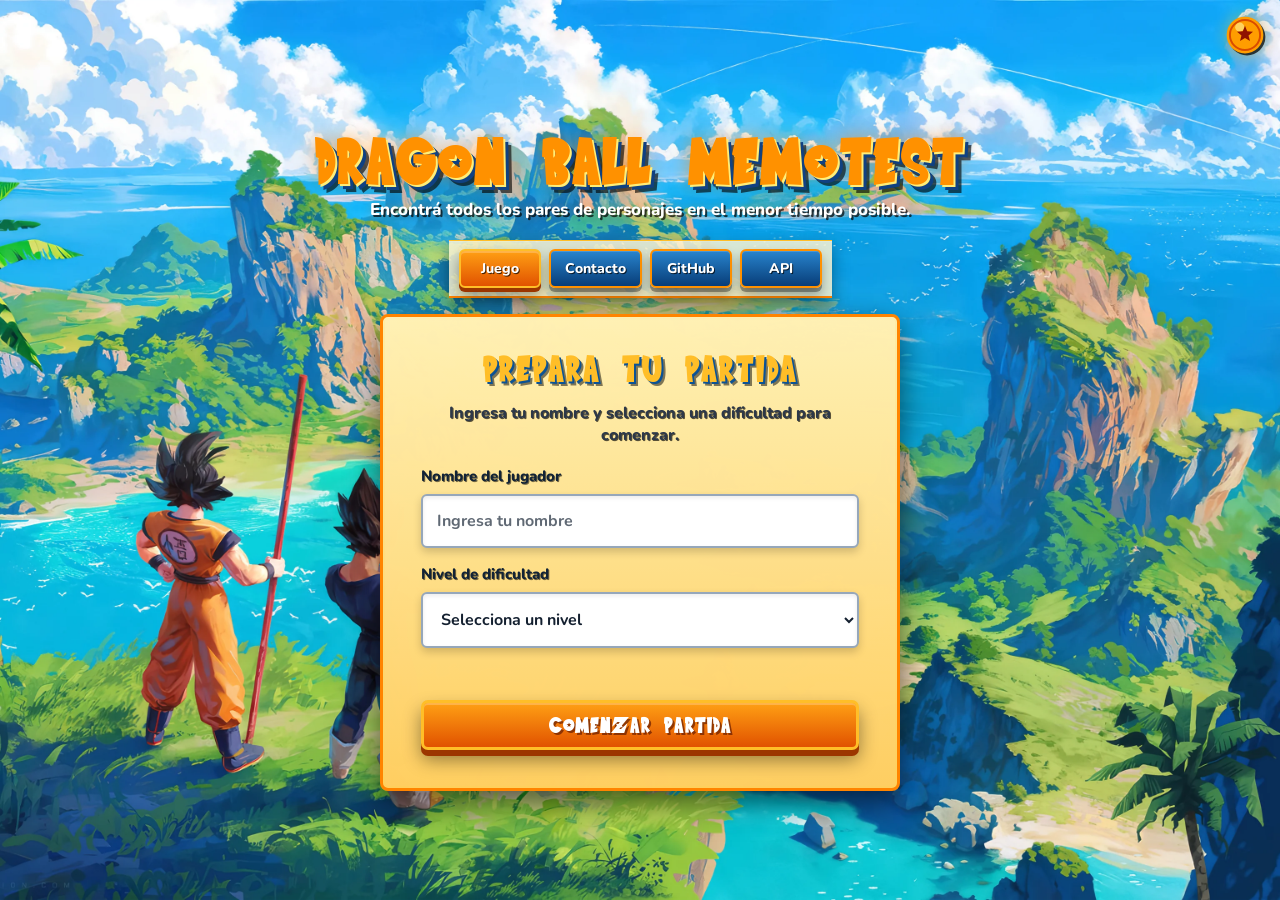
==== commit 9f0989e1: "Agregando dark and light mode" ====
--- a/index.html
+++ b/index.html
@@ -12,6 +12,15 @@
     >
     <title>Dragon Ball Memotest</title>
     <link rel="icon" href="assets/img/esfera-dragon.svg" type="image/svg+xml">
+    <script>
+        try {
+            if (localStorage.getItem("modoColorDragonBall") === "noche") {
+                document.documentElement.classList.add("modoNoche");
+            }
+        } catch (error) {
+            document.documentElement.classList.remove("modoNoche");
+        }
+    </script>
     <link
     rel="stylesheet"
     href="https://fonts.googleapis.com/css2?family=Bangers&family=Nunito:wght@400;600;700;800&display=swap">
@@ -68,6 +77,13 @@
             </ul>
         </nav>
 
+        <button
+            id="botonModoColor"
+            type="button"
+            aria-pressed="false"
+            aria-label="Cambiar a modo noche"
+        ></button>
+
     </header>
 
     <main id="contenidoPrincipal">
@@ -118,6 +134,10 @@
 
                         <option value="dificil">
                             Dificil - 36 cartas
+                        </option>
+                        
+                        <option value="progresivo">
+                            Modo Progresivo
                         </option>
                     </select>
                 </div>
@@ -187,7 +207,7 @@
                     class="botonAccionPartida"
                     type="button"
                 >
-                    Cambiar jugador o dificultad
+                    Volver al inicio
                 </button>
             </div>
             <div id="tableroJuego"></div>
@@ -228,7 +248,18 @@
             </p>
         </div>
 
+        
+
         <div id="accionesResultado">
+            <button
+                id="botonSiguienteNivel"
+                class="botonModalResultado"
+                type="button"
+                hidden
+            >
+                Continuar al siguiente nivel
+            </button>
+            
             <button
                 id="botonJugarDeNuevo"
                 class="botonModalResultado"
@@ -242,7 +273,7 @@
                 class="botonModalResultado"
                 type="button"
             >
-                Cambiar jugador o dificultad
+                Volver al inicio
             </button>
         </div>
      </div>
@@ -252,8 +283,8 @@
 
     <script src="js/validaciones.js"></script>
     <script src="js/api-dragon-ball.js"></script>
+    <script src="js/modo-color.js"></script>
     <script src="js/juego.js"></script>
     <script src="js/principal.js"></script>
 </body>
-</body>
 </html>
--- a/css/styles.css
+++ b/css/styles.css
@@ -9,6 +9,110 @@
     display: none !important;
 }
 
+:root {
+    --imagenFondo: url("../assets/img/dbz.webp");
+    --iconoModoColor: url("../assets/img/esfera-dia.svg");
+    --colorFondoBase: rgb(116, 190, 230);
+    --colorCapaFondoInicio: rgba(255, 255, 255, 0);
+    --colorCapaFondoFin: rgba(255, 255, 255, 0);
+    --colorTextoPrincipal: rgb(18, 35, 54);
+    --colorTextoSuave: rgb(45, 56, 72);
+    --colorTextoOscuro: rgb(20, 32, 48);
+    --colorTextoBoton: rgb(255, 255, 255);
+
+    --colorPanelBase: rgba(255, 248, 224, 0.94);
+    --colorPanelClaro: rgba(255, 240, 178, 0.96);
+    --colorPanelOscuro: rgba(255, 205, 92, 0.96);
+    --colorPanelTransparente: rgba(255, 245, 210, 0.84);
+    --colorModalFondo: rgba(9, 25, 42, 0.48);
+    --colorLineaResultado: rgb(218, 154, 48);
+
+    --colorAcentoPrincipal: rgb(255, 145, 0);
+    --colorAcentoClaro: rgb(255, 190, 40);
+    --colorAcentoFuerte: rgb(230, 78, 0);
+    --colorAcentoFoco: rgb(255, 132, 0);
+    --colorSombraAcentoSuave: rgba(255, 132, 0, 0.42);
+    --colorSombraAcentoFuerte: rgba(255, 145, 0, 0.62);
+
+    --colorAzulPrincipal: rgb(12, 82, 148);
+    --colorAzulClaro: rgb(40, 132, 205);
+    --colorAzulOscuro: rgb(8, 61, 120);
+
+    --colorBordeClaro: rgb(150, 167, 186);
+    --colorCampoClaro: rgb(255, 255, 255);
+    --colorCampoFoco: rgb(255, 252, 238);
+
+    --colorBotonNaranjaInicio: rgb(255, 160, 20);
+    --colorBotonNaranjaFin: rgb(225, 82, 0);
+    --colorSombraBoton: rgb(156, 54, 0);
+
+    --colorCartaNaranja: rgba(255, 124, 0, 0.95);
+    --colorCartaAmarillo: rgba(255, 210, 75, 0.95);
+    --colorCartaRojo: rgba(190, 55, 0, 0.98);
+    --colorCartaEstrella: rgb(155, 25, 10);
+    --colorCartaRevelada: rgb(255, 250, 224);
+    --colorCartaEmparejada: rgb(226, 255, 234);
+    --colorCartaEmparejadaBrillo: rgb(210, 248, 222);
+    --colorCartaEmparejadaBorde: rgb(46, 180, 92);
+
+    --sombraPanel:
+        inset 0 2px 0 rgba(255, 255, 255, 0.12),
+        inset 0 0 0 2px rgba(255, 210, 60, 0.12),
+        0 12px 32px rgba(0, 0, 0, 0.58);
+    --sombraTextoLogo:
+        2px 2px 0 rgb(255, 238, 120),
+        5px 5px 0 rgb(16, 65, 130),
+        8px 8px 0 rgba(0, 0, 0, 0.62),
+        0 0 18px rgba(255, 130, 0, 0.55);
+}
+
+:root.modoNoche {
+    --imagenFondo: url("../assets/img/dbz2-noche-juego.png");
+    --iconoModoColor: url("../assets/img/esfera-noche.svg");
+    --colorFondoBase: rgb(8, 28, 48);
+    --colorCapaFondoInicio: rgba(5, 20, 35, 0.38);
+    --colorCapaFondoFin: rgba(5, 20, 35, 0.62);
+    --colorTextoPrincipal: rgb(255, 255, 255);
+    --colorTextoSuave: rgb(255, 245, 220);
+    --colorTextoOscuro: rgb(25, 35, 48);
+    --colorTextoBoton: rgb(255, 255, 255);
+
+    --colorPanelBase: rgba(6, 35, 67, 0.94);
+    --colorPanelClaro: rgba(12, 58, 108, 0.96);
+    --colorPanelOscuro: rgba(4, 26, 55, 0.96);
+    --colorPanelTransparente: rgba(3, 18, 34, 0.78);
+    --colorModalFondo: rgba(0, 0, 0, 0.75);
+    --colorLineaResultado: rgb(80, 105, 130);
+
+    --colorAcentoPrincipal: rgb(255, 177, 0);
+    --colorAcentoClaro: rgb(255, 220, 70);
+    --colorAcentoFuerte: rgb(255, 105, 0);
+    --colorAcentoFoco: rgb(255, 150, 0);
+    --colorSombraAcentoSuave: rgba(255, 150, 0, 0.5);
+    --colorSombraAcentoFuerte: rgba(255, 177, 0, 0.75);
+
+    --colorAzulPrincipal: rgb(16, 65, 130);
+    --colorAzulClaro: rgb(25, 89, 168);
+    --colorAzulOscuro: rgb(9, 45, 98);
+
+    --colorBordeClaro: rgb(185, 198, 212);
+    --colorCampoClaro: rgb(246, 249, 252);
+    --colorCampoFoco: rgb(255, 255, 255);
+
+    --colorBotonNaranjaInicio: rgb(255, 146, 0);
+    --colorBotonNaranjaFin: rgb(225, 70, 0);
+    --colorSombraBoton: rgb(145, 38, 0);
+
+    --colorCartaNaranja: rgba(255, 105, 0, 0.95);
+    --colorCartaAmarillo: rgba(255, 185, 0, 0.95);
+    --colorCartaRojo: rgba(170, 40, 0, 0.98);
+    --colorCartaEstrella: rgb(155, 25, 10);
+    --colorCartaRevelada: rgb(255, 246, 205);
+    --colorCartaEmparejada: rgb(232, 255, 238);
+    --colorCartaEmparejadaBrillo: rgb(218, 255, 228);
+    --colorCartaEmparejadaBorde: rgb(80, 220, 120);
+}
+
 body {
     display: flex;
     flex-direction: column;
@@ -16,17 +120,17 @@
     min-height: 100vh;
     min-height: 100dvh;
     overflow-x: hidden;
-    background-color: rgb(8, 28, 48);
+    background-color: var(--colorFondoBase);
     background-image:
         linear-gradient(
-            rgba(5, 20, 35, 0.48),
-            rgba(5, 20, 35, 0.65)
+            var(--colorCapaFondoInicio),
+            var(--colorCapaFondoFin)
         ),
-        url("../assets/img/dbz.webp");
+        var(--imagenFondo);
     background-position: center;
     background-repeat: no-repeat;
     background-size: cover;
-    color: rgb(255, 255, 255);
+    color: var(--colorTextoPrincipal);
     font-family: "Nunito", Arial, sans-serif;
 }
 
@@ -40,23 +144,19 @@
 }
 
 #encabezadoPrincipal h1 {
-    color: rgb(255, 177, 0);
+    color: var(--colorAcentoPrincipal);
     font-family: "FuenteDragonBall", Arial, sans-serif;
     text-transform: uppercase;
     font-size: 68px;
     font-weight: normal;
     line-height: 0.95;
     letter-spacing: 2px;
-    text-shadow:
-        2px 2px 0 rgb(255, 238, 120),
-        5px 5px 0 rgb(16, 65, 130),
-        8px 8px 0 rgba(0, 0, 0, 0.62),
-        0 0 18px rgba(255, 130, 0, 0.55);
+    text-shadow: var(--sombraTextoLogo);
 }
 
 #encabezadoPrincipal p {
     max-width: 560px;
-    color: rgb(255, 245, 220);
+    color: var(--colorTextoBoton);
     font-size: 17px;
     font-weight: 800;
     line-height: 1.35;
@@ -83,25 +183,22 @@
     max-width: 520px;
     min-height: 430px;
     padding: 38px;
-    border: 3px solid rgb(255, 150, 0);
+    border: 3px solid var(--colorAcentoFoco);
     border-radius: 8px;
-    background-color: rgba(6, 35, 67, 0.94);
+    background-color: var(--colorPanelBase);
     background-image:
         linear-gradient(
-            rgba(12, 58, 108, 0.96),
-            rgba(4, 26, 55, 0.96)
+            var(--colorPanelClaro),
+            var(--colorPanelOscuro)
         );
-    box-shadow:
-        inset 0 2px 0 rgba(255, 255, 255, 0.12),
-        inset 0 0 0 2px rgba(255, 210, 60, 0.12),
-        0 12px 32px rgba(0, 0, 0, 0.58);
+    box-shadow: var(--sombraPanel);
 }
 
 #inicioPartida h2 {
     position: relative;
     width: fit-content;
     margin: 0 auto;
-    color: rgb(255, 220, 70);
+    color: var(--colorAcentoClaro);
     font-family: "FuenteDragonBall", Arial, sans-serif;
     text-transform: uppercase;
     font-size: 38px;
@@ -109,14 +206,14 @@
     letter-spacing: 2px;
     text-align: center;
     text-shadow:
-        2px 2px 0 rgb(16, 65, 130),
+        2px 2px 0 var(--colorAzulPrincipal),
         4px 4px 0 rgba(0, 0, 0, 0.5);
 }
 
 #inicioPartida > p {
     max-width: 390px;
     margin: 0 auto;
-    color: rgb(255, 245, 220);
+    color: var(--colorTextoSuave);
     font-size: 16px;
     font-weight: 800;
     line-height: 1.35;
@@ -140,7 +237,7 @@
 }
 
 .grupoCampo label {
-    color: rgb(238, 243, 248);
+    color: var(--colorTextoPrincipal);
     font-size: 15px;
     font-weight: 800;
     text-shadow: 1px 1px 0 rgba(0, 0, 0, 0.55);
@@ -150,10 +247,10 @@
 .grupoCampo select {
     width: 100%;
     padding: 14px;
-    border: 2px solid rgb(185, 198, 212);
+    border: 2px solid var(--colorBordeClaro);
     border-radius: 6px;
-    background-color: rgb(246, 249, 252);
-    color: rgb(25, 35, 48);
+    background-color: var(--colorCampoClaro);
+    color: var(--colorTextoOscuro);
     font-family: "Nunito", Arial, sans-serif;
     font-size: 16px;
     font-weight: 700;
@@ -173,8 +270,8 @@
 
 .grupoCampo input:focus,
 .grupoCampo select:focus {
-    border-color: rgb(255, 150, 0);
-    background-color: rgb(255, 255, 255);
+    border-color: var(--colorAcentoFoco);
+    background-color: var(--colorCampoFoco);
     box-shadow:
         inset 0 2px 4px rgba(0, 0, 0, 0.06),
         0 0 0 3px rgba(255, 150, 0, 0.22);
@@ -186,7 +283,7 @@
     padding: 0;
     border: 1px solid transparent;
     border-radius: 6px;
-    color: rgb(255, 230, 150);
+    color: var(--colorTextoSuave);
     font-size: 14px;
     font-weight: 800;
     text-align: center;
@@ -206,15 +303,15 @@
     justify-content: center;
     align-items: center;
     padding: 13px;
-    border: 3px solid rgb(255, 190, 0);
+    border: 3px solid var(--colorAcentoClaro);
     border-radius: 7px;
-    background-color: rgb(255, 105, 0);
+    background-color: var(--colorAcentoFuerte);
     background-image:
         linear-gradient(
-            rgb(255, 146, 0),
-            rgb(225, 70, 0)
+            var(--colorBotonNaranjaInicio),
+            var(--colorBotonNaranjaFin)
         );
-    color: rgb(255, 255, 255);
+    color: var(--colorTextoBoton);
     font-family: "FuenteDragonBall", Arial, sans-serif;
     text-transform: uppercase;
     font-size: 23px;
@@ -223,7 +320,7 @@
     text-shadow: 2px 2px 0 rgba(90, 20, 0, 0.65);
     box-shadow:
         inset 0 2px 0 rgba(255, 255, 255, 0.22),
-        0 6px 0 rgb(145, 38, 0),
+        0 6px 0 var(--colorSombraBoton),
         0 10px 18px rgba(0, 0, 0, 0.42);
     transition:
         transform 0.18s,
@@ -233,12 +330,12 @@
 }
 
 #botonIniciarPartida:hover {
-    border-color: rgb(255, 232, 95);
+    border-color: var(--colorAcentoClaro);
     filter: brightness(1.08);
     transform: translateY(-2px);
     box-shadow:
         inset 0 2px 0 rgba(255, 255, 255, 0.24),
-        0 8px 0 rgb(145, 38, 0),
+        0 8px 0 var(--colorSombraBoton),
         0 14px 24px rgba(0, 0, 0, 0.48);
 }
 
@@ -246,12 +343,12 @@
     transform: translateY(2px);
     box-shadow:
         inset 0 2px 0 rgba(255, 255, 255, 0.18),
-        0 3px 0 rgb(145, 38, 0),
+        0 3px 0 var(--colorSombraBoton),
         0 7px 12px rgba(0, 0, 0, 0.42);
 }
 
 #botonIniciarPartida:focus-visible {
-    outline: 3px solid rgb(255, 235, 120);
+    outline: 3px solid var(--colorAcentoClaro);
     outline-offset: 3px;
 }
 #botonIniciarPartida:disabled {
@@ -263,11 +360,23 @@
     filter: none;
     transform: none;
 }
-
+#botonSiguienteNivel {
+    background-color: var(--colorAcentoFuerte);
+    background-image:
+        linear-gradient(
+            var(--colorBotonNaranjaInicio),
+            var(--colorBotonNaranjaFin)
+        );
+}
+
+#botonSiguienteNivel:hover {
+    border-color: var(--colorAcentoClaro);
+    filter: brightness(1.08);
+}
 #piePagina {
     padding: 14px;
     background-color: rgba(0, 0, 0, 0.82);
-    color: rgb(255, 255, 255);
+    color: var(--colorTextoBoton);
     font-size: 13px;
     font-weight: 600;
     text-align: center;
@@ -282,11 +391,7 @@
     font-size: 46px;
     line-height: 0.95;
     letter-spacing: 2px;
-    text-shadow:
-        2px 2px 0 rgb(255, 238, 120),
-        5px 5px 0 rgb(16, 65, 130),
-        8px 8px 0 rgba(0, 0, 0, 0.62),
-        0 0 18px rgba(255, 130, 0, 0.55);
+    text-shadow: var(--sombraTextoLogo);
 }
 
 body.partidaActiva #encabezadoPrincipal p {
@@ -310,6 +415,54 @@
 
 body.partidaActiva #navegacionPrincipal {
     display: none;
+}
+
+#botonModoColor {
+    position: fixed;
+    top: 14px;
+    right: 14px;
+    z-index: 8;
+    display: flex;
+    justify-content: center;
+    align-items: center;
+    width: 42px;
+    height: 42px;
+    padding: 0;
+    border: none;
+    border-radius: 50%;
+    background-color: transparent;
+    background-image: var(--iconoModoColor);
+    background-position: center;
+    background-repeat: no-repeat;
+    background-size: contain;
+    font-size: 0;
+    line-height: 1;
+    text-indent: -9999px;
+    filter: drop-shadow(2px 2px 0 rgba(0, 0, 0, 0.72))
+        drop-shadow(0 0 8px rgba(255, 177, 0, 0.48));
+    cursor: pointer;
+    transition:
+        transform 0.18s,
+        filter 0.18s;
+}
+
+#botonModoColor:hover {
+    filter: brightness(1.08);
+    transform: scale(1.12);
+}
+
+#botonModoColor:active {
+    transform: scale(0.95);
+}
+
+#botonModoColor:focus-visible {
+    outline: 3px solid var(--colorAcentoClaro);
+    outline-offset: 3px;
+}
+
+:root.modoNoche #botonModoColor {
+    filter: drop-shadow(2px 2px 0 rgba(0, 0, 0, 0.72))
+        drop-shadow(0 0 9px rgba(160, 210, 255, 0.5));
 }
 
 #seccionJuego {
@@ -338,7 +491,7 @@
     justify-content: center;
     align-items: baseline;
     gap: 10px;
-    color: rgb(255, 245, 220);
+    color: var(--colorTextoSuave);
     font-family: "Nunito", Arial, sans-serif;
     font-size: 18px;
     font-weight: 900;
@@ -350,7 +503,7 @@
 }
 
 #nivelActual {
-    color: rgb(255, 220, 70);
+    color: var(--colorAcentoClaro);
 }
 
 #tableroJuego {
@@ -384,17 +537,17 @@
     justify-content: center;
     align-items: center;
     overflow: hidden;
-    border: 3px solid rgb(255, 177, 0);
+    border: 3px solid var(--colorAcentoPrincipal);
     border-radius: 8px;
-    background-color: rgb(13, 59, 111);
+    background-color: var(--colorAzulPrincipal);
     background-image:
         radial-gradient(
             circle at 50% 42%,
-            rgba(255, 185, 0, 0.95) 0%,
-            rgba(255, 105, 0, 0.95) 42%,
-            rgba(170, 40, 0, 0.98) 76%
+            var(--colorCartaAmarillo) 0%,
+            var(--colorCartaNaranja) 42%,
+            var(--colorCartaRojo) 76%
         );
-    color: rgb(255, 255, 255);
+    color: var(--colorTextoPrincipal);
     box-shadow:
         inset 0 -10px 0 rgba(90, 20, 0, 0.35),
         0 6px 14px rgba(0, 0, 0, 0.45);
@@ -420,13 +573,13 @@
         ),
         radial-gradient(
             circle,
-            rgb(255, 220, 70) 0%,
-            rgb(255, 145, 0) 52%,
+            var(--colorAcentoClaro) 0%,
+            var(--colorAcentoFoco) 52%,
             rgb(215, 58, 0) 100%
         );
     box-shadow:
         inset -8px -10px 0 rgba(120, 30, 0, 0.32),
-        0 0 18px rgba(255, 177, 0, 0.5);
+        0 0 18px var(--colorSombraAcentoSuave);
 }
 
 .tableroFacil .carta {
@@ -452,10 +605,10 @@
 }
 
 .carta:not(.cartaRevelada):not(.cartaEmparejada):hover {
-    border-color: rgb(255, 230, 90);
+    border-color: var(--colorAcentoClaro);
     box-shadow:
         inset 0 -10px 0 rgba(90, 20, 0, 0.25),
-        0 0 18px rgba(255, 177, 0, 0.75),
+        0 0 18px var(--colorSombraAcentoFuerte),
         0 8px 16px rgba(0, 0, 0, 0.48);
     transform: translateY(-2px);
 }
@@ -463,12 +616,12 @@
 .reversoCarta {
     position: relative;
     z-index: 1;
-    color: rgb(155, 25, 10);
+    color: var(--colorCartaEstrella);
     font-family: "FuenteDragonBall", Arial, sans-serif;
     font-size: 44px;
     line-height: 1;
     text-shadow:
-        1px 1px 0 rgb(255, 235, 120),
+        1px 1px 0 var(--colorAcentoClaro),
         3px 3px 0 rgba(80, 15, 0, 0.4);
 }
 
@@ -494,7 +647,7 @@
 
 .nombreCarta {
     display: none;
-    color: rgb(255, 255, 255);
+    color: var(--colorTextoPrincipal);
     font-size: 11px;
     font-weight: bold;
     text-align: center;
@@ -505,16 +658,16 @@
 }
 
 .cartaRevelada {
-    border-color: rgb(255, 230, 90);
-    background-color: rgb(255, 246, 205);
+    border-color: var(--colorAcentoClaro);
+    background-color: var(--colorCartaRevelada);
     background-image:
         linear-gradient(
-            rgb(255, 252, 232),
-            rgb(255, 228, 128)
+            var(--colorCampoFoco),
+            var(--colorCartaRevelada)
         );
     box-shadow:
         inset 0 0 0 2px rgba(255, 145, 0, 0.42),
-        0 0 14px rgba(255, 177, 0, 0.5),
+        0 0 14px var(--colorSombraAcentoSuave),
         0 6px 14px rgba(0, 0, 0, 0.42);
     transform: none;
 }
@@ -533,7 +686,7 @@
     min-height: 18px;
     padding-top: 3px;
     border-top: 1px solid rgba(210, 90, 0, 0.45);
-    color: rgb(20, 40, 65);
+    color: var(--colorTextoOscuro);
     text-shadow: none;
 }
 
@@ -543,12 +696,12 @@
 }
 
 .cartaEmparejada {
-    border-color: rgb(80, 220, 120);
-    background-color: rgb(232, 255, 238);
+    border-color: var(--colorCartaEmparejadaBorde);
+    background-color: var(--colorCartaEmparejada);
     background-image:
         linear-gradient(
-            rgb(255, 255, 245),
-            rgb(218, 255, 228)
+            var(--colorCampoFoco),
+            var(--colorCartaEmparejadaBrillo)
         );
     box-shadow:
         inset 0 0 0 2px rgba(80, 220, 120, 0.38),
@@ -566,9 +719,9 @@
     width: 100%;
     max-width: 760px;
     padding: 8px 10px;
-    border-top: 2px solid rgba(255, 177, 0, 0.75);
-    border-bottom: 2px solid rgba(255, 177, 0, 0.75);
-    background-color: rgba(3, 18, 34, 0.78);
+    border-top: 2px solid var(--colorAcentoPrincipal);
+    border-bottom: 2px solid var(--colorAcentoPrincipal);
+    background-color: var(--colorPanelTransparente);
     box-shadow:
         0 8px 18px rgba(0, 0, 0, 0.38),
         inset 0 1px 0 rgba(255, 255, 255, 0.12);
@@ -583,14 +736,14 @@
     min-width: 112px;
     min-height: 34px;
     padding: 7px 12px;
-    border: 1px solid rgba(255, 190, 0, 0.9);
+    border: 1px solid var(--colorAcentoClaro);
     border-radius: 6px;
     background-image:
         linear-gradient(
-            rgb(18, 76, 138),
-            rgb(7, 39, 78)
+            var(--colorAzulClaro),
+            var(--colorAzulOscuro)
         );
-    color: rgb(255, 255, 255);
+    color: var(--colorTextoBoton);
     font-size: 13px;
     font-weight: 800;
     text-align: center;
@@ -601,7 +754,7 @@
 
 .datoEstadistica span {
     min-width: 24px;
-    color: rgb(255, 220, 70);
+    color: var(--colorAcentoClaro);
     font-size: 15px;
     text-shadow: 1px 1px 0 rgba(0, 0, 0, 0.7);
 }
@@ -616,7 +769,7 @@
     width: 100%;
     height: 100%;
     padding: 20px;
-    background-color: rgba(0, 0, 0, 0.75);
+    background-color: var(--colorModalFondo);
     z-index: 10;
 }
 
@@ -627,29 +780,26 @@
     width: 100%;
     max-width: 430px;
     padding: 32px;
-    border: 3px solid rgb(255, 177, 0);
+    border: 3px solid var(--colorAcentoPrincipal);
     border-radius: 8px;
-    background-color: rgb(6, 35, 67);
+    background-color: var(--colorPanelBase);
     background-image:
         linear-gradient(
-            rgb(12, 58, 108),
-            rgb(4, 26, 55)
+            var(--colorPanelClaro),
+            var(--colorPanelOscuro)
         );
-    box-shadow:
-        inset 0 2px 0 rgba(255, 255, 255, 0.12),
-        inset 0 0 0 2px rgba(255, 210, 60, 0.12),
-        0 12px 32px rgba(0, 0, 0, 0.6);
-    color: rgb(255, 255, 255);
+    box-shadow: var(--sombraPanel);
+    color: var(--colorTextoPrincipal);
 }
 
 #contenidoModalResultado h2 {
-    color: rgb(255, 177, 0);
+    color: var(--colorAcentoPrincipal);
     font-family: "FuenteDragonBall", Arial, sans-serif;
     font-size: 34px;
     font-weight: normal;
     letter-spacing: 2px;
     text-align: center;
-    text-shadow: 2px 2px 0 rgb(16, 65, 130);
+    text-shadow: 2px 2px 0 var(--colorAzulPrincipal);
 }
 
 #datosResultado {
@@ -663,12 +813,12 @@
     justify-content: space-between;
     gap: 16px;
     padding-bottom: 8px;
-    border-bottom: 1px solid rgb(80, 105, 130);
+    border-bottom: 1px solid var(--colorLineaResultado);
     font-weight: bold;
 }
 
 #datosResultado span {
-    color: rgb(255, 177, 0);
+    color: var(--colorAcentoPrincipal);
 }
 
 #accionesResultado {
@@ -683,9 +833,9 @@
     align-items: center;
     min-height: 48px;
     padding: 13px 16px;
-    border: 3px solid rgb(255, 190, 0);
+    border: 3px solid var(--colorAcentoClaro);
     border-radius: 7px;
-    color: rgb(255, 255, 255);
+    color: var(--colorTextoBoton);
     font-family: "Nunito", Arial, sans-serif;
     font-size: 17px;
     font-weight: 900;
@@ -705,31 +855,31 @@
 }
 
 #botonJugarDeNuevo {
-    background-color: rgb(255, 105, 0);
+    background-color: var(--colorAcentoFuerte);
     background-image:
         linear-gradient(
-            rgb(255, 146, 0),
-            rgb(225, 70, 0)
+            var(--colorBotonNaranjaInicio),
+            var(--colorBotonNaranjaFin)
         );
 }
 
 #botonJugarDeNuevo:hover {
-    border-color: rgb(255, 232, 95);
+    border-color: var(--colorAcentoClaro);
     filter: brightness(1.08);
     transform: translateY(-2px);
 }
 
 #botonCambiarDatos {
-    background-color: rgb(16, 65, 130);
+    background-color: var(--colorAzulPrincipal);
     background-image:
         linear-gradient(
-            rgb(25, 89, 168),
-            rgb(9, 45, 98)
+            var(--colorAzulClaro),
+            var(--colorAzulOscuro)
         );
 }
 
 #botonCambiarDatos:hover {
-    border-color: rgb(255, 220, 70);
+    border-color: var(--colorAcentoClaro);
     filter: brightness(1.08);
     transform: translateY(-2px);
 }
@@ -743,7 +893,7 @@
 }
 
 .botonModalResultado:focus-visible {
-    outline: 3px solid rgb(255, 235, 120);
+    outline: 3px solid var(--colorAcentoClaro);
     outline-offset: 3px;
 }
 
@@ -760,9 +910,9 @@
     align-items: center;
     min-height: 38px;
     padding: 8px 14px;
-    border: 2px solid rgb(255, 190, 0);
+    border: 2px solid var(--colorAcentoClaro);
     border-radius: 6px;
-    color: rgb(255, 255, 255);
+    color: var(--colorTextoBoton);
     font-family: "Nunito", Arial, sans-serif;
     font-size: 14px;
     font-weight: 900;
@@ -782,31 +932,31 @@
 }
 
 #botonReiniciarPartida {
-    background-color: rgb(255, 105, 0);
+    background-color: var(--colorAcentoFuerte);
     background-image:
         linear-gradient(
-            rgb(255, 136, 0),
-            rgb(218, 66, 0)
+            var(--colorBotonNaranjaInicio),
+            var(--colorBotonNaranjaFin)
         );
 }
 
 #botonReiniciarPartida:hover {
-    border-color: rgb(255, 232, 95);
+    border-color: var(--colorAcentoClaro);
     filter: brightness(1.08);
     transform: translateY(-2px);
 }
 
 #botonVolverInicio {
-    background-color: rgb(16, 65, 130);
+    background-color: var(--colorAzulPrincipal);
     background-image:
         linear-gradient(
-            rgb(25, 89, 168),
-            rgb(9, 45, 98)
+            var(--colorAzulClaro),
+            var(--colorAzulOscuro)
         );
 }
 
 #botonVolverInicio:hover {
-    border-color: rgb(255, 220, 70);
+    border-color: var(--colorAcentoClaro);
     filter: brightness(1.08);
     transform: translateY(-2px);
 }
@@ -820,7 +970,7 @@
 }
 
 .botonAccionPartida:focus-visible {
-    outline: 3px solid rgb(255, 235, 120);
+    outline: 3px solid var(--colorAcentoClaro);
     outline-offset: 3px;
 }
 
@@ -852,25 +1002,22 @@
     max-width: 520px;
     min-height: auto;
     padding: 28px 34px;
-    border: 3px solid rgb(255, 150, 0);
+    border: 3px solid var(--colorAcentoFoco);
     border-radius: 8px;
-    background-color: rgba(6, 35, 67, 0.94);
+    background-color: var(--colorPanelBase);
     background-image:
         linear-gradient(
-            rgba(12, 58, 108, 0.96),
-            rgba(4, 26, 55, 0.96)
+            var(--colorPanelClaro),
+            var(--colorPanelOscuro)
         );
-    box-shadow:
-        inset 0 2px 0 rgba(255, 255, 255, 0.12),
-        inset 0 0 0 2px rgba(255, 210, 60, 0.12),
-        0 12px 32px rgba(0, 0, 0, 0.58);
+    box-shadow: var(--sombraPanel);
 }
 
 #seccionContacto h2 {
     position: relative;
     width: fit-content;
     margin: 0 auto;
-    color: rgb(255, 220, 70);
+    color: var(--colorAcentoClaro);
     font-family: "FuenteDragonBall", Arial, sans-serif;
     font-size: 38px;
     font-weight: normal;
@@ -878,14 +1025,14 @@
     text-align: center;
     text-transform: uppercase;
     text-shadow:
-        2px 2px 0 rgb(16, 65, 130),
+        2px 2px 0 var(--colorAzulPrincipal),
         4px 4px 0 rgba(0, 0, 0, 0.5);
 }
 
 #seccionContacto > p {
     max-width: 390px;
     margin: 0 auto;
-    color: rgb(255, 245, 220);
+    color: var(--colorTextoSuave);
     font-size: 16px;
     font-weight: 800;
     line-height: 1.35;
@@ -902,10 +1049,10 @@
 #formularioContacto textarea {
     width: 100%;
     padding: 14px;
-    border: 2px solid rgb(185, 198, 212);
+    border: 2px solid var(--colorBordeClaro);
     border-radius: 6px;
-    background-color: rgb(246, 249, 252);
-    color: rgb(25, 35, 48);
+    background-color: var(--colorCampoClaro);
+    color: var(--colorTextoOscuro);
     font-family: "Nunito", Arial, sans-serif;
     font-size: 16px;
     font-weight: 700;
@@ -921,8 +1068,8 @@
 }
 
 #formularioContacto textarea:focus {
-    border-color: rgb(255, 150, 0);
-    background-color: rgb(255, 255, 255);
+    border-color: var(--colorAcentoFoco);
+    background-color: var(--colorCampoFoco);
     box-shadow:
         inset 0 2px 4px rgba(0, 0, 0, 0.06),
         0 0 0 3px rgba(255, 150, 0, 0.22);
@@ -931,7 +1078,7 @@
 
 .mensajeErrorCampo {
     min-height: 14px;
-    color: rgb(255, 230, 150);
+    color: var(--colorTextoSuave);
     font-size: 13px;
     font-weight: 800;
     text-align: center;
@@ -939,7 +1086,7 @@
 
 .mensajeResultadoContacto {
     min-height: 16px;
-    color: rgb(255, 230, 150);
+    color: var(--colorTextoSuave);
     font-size: 14px;
     font-weight: 800;
     text-align: center;
@@ -961,22 +1108,22 @@
     justify-content: center;
     align-items: center;
     padding: 13px;
-    border: 3px solid rgb(255, 190, 0);
+    border: 3px solid var(--colorAcentoClaro);
     border-radius: 7px;
-    background-color: rgb(255, 105, 0);
+    background-color: var(--colorAcentoFuerte);
     background-image:
         linear-gradient(
-            rgb(255, 146, 0),
-            rgb(225, 70, 0)
+            var(--colorBotonNaranjaInicio),
+            var(--colorBotonNaranjaFin)
         );
-    color: rgb(255, 255, 255);
+    color: var(--colorTextoBoton);
     font-family: "FuenteDragonBall", Arial, sans-serif;
     font-size: 22px;
     letter-spacing: 1px;
     text-shadow: 2px 2px 0 rgba(90, 20, 0, 0.65);
     box-shadow:
         inset 0 2px 0 rgba(255, 255, 255, 0.22),
-        0 6px 0 rgb(145, 38, 0),
+        0 6px 0 var(--colorSombraBoton),
         0 10px 18px rgba(0, 0, 0, 0.42);
     transition:
         transform 0.18s,
@@ -986,12 +1133,12 @@
 }
 
 #botonEnviarContacto:hover {
-    border-color: rgb(255, 232, 95);
+    border-color: var(--colorAcentoClaro);
     filter: brightness(1.08);
     transform: translateY(-2px);
     box-shadow:
         inset 0 2px 0 rgba(255, 255, 255, 0.24),
-        0 8px 0 rgb(145, 38, 0),
+        0 8px 0 var(--colorSombraBoton),
         0 14px 24px rgba(0, 0, 0, 0.48);
 }
 
@@ -999,12 +1146,12 @@
     transform: translateY(2px);
     box-shadow:
         inset 0 2px 0 rgba(255, 255, 255, 0.18),
-        0 3px 0 rgb(145, 38, 0),
+        0 3px 0 var(--colorSombraBoton),
         0 7px 12px rgba(0, 0, 0, 0.42);
 }
 
 #botonEnviarContacto:focus-visible {
-    outline: 3px solid rgb(255, 235, 120);
+    outline: 3px solid var(--colorAcentoClaro);
     outline-offset: 3px;
 }
 
@@ -1021,9 +1168,9 @@
     justify-content: center;
     gap: 8px;
     padding: 8px 10px;
-    border-top: 1px solid rgba(255, 190, 0, 0.55);
-    border-bottom: 2px solid rgba(255, 150, 0, 0.75);
-    background-color: rgba(3, 18, 34, 0.78);
+    border-top: 1px solid var(--colorAcentoClaro);
+    border-bottom: 2px solid var(--colorAcentoFoco);
+    background-color: var(--colorPanelTransparente);
     box-shadow:
         0 7px 16px rgba(0, 0, 0, 0.38),
         inset 0 1px 0 rgba(255, 255, 255, 0.12);
@@ -1037,15 +1184,15 @@
     min-width: 82px;
     min-height: 34px;
     padding: 8px 14px;
-    border: 2px solid rgb(255, 177, 0);
+    border: 2px solid var(--colorAcentoPrincipal);
     border-radius: 6px;
-    background-color: rgba(6, 35, 67, 0.9);
+    background-color: var(--colorPanelBase);
     background-image:
         linear-gradient(
-            rgb(18, 76, 138),
-            rgb(7, 39, 78)
+            var(--colorAzulClaro),
+            var(--colorAzulOscuro)
         );
-    color: rgb(255, 255, 255);
+    color: var(--colorTextoBoton);
     font-size: 14px;
     font-weight: 800;
     text-decoration: none;
@@ -1062,7 +1209,7 @@
 }
 
 .enlaceNavegacion:hover {
-    border-color: rgb(255, 232, 95);
+    border-color: var(--colorAcentoClaro);
     filter: brightness(1.08);
     transform: translateY(-2px);
     box-shadow:
@@ -1080,22 +1227,22 @@
 }
 
 .enlaceNavegacion:focus-visible {
-    outline: 3px solid rgb(255, 235, 120);
+    outline: 3px solid var(--colorAcentoClaro);
     outline-offset: 3px;
 }
 
 .enlaceActivo {
-    background-color: rgb(255, 105, 0);
+    background-color: var(--colorAcentoFuerte);
     background-image:
         linear-gradient(
-            rgb(255, 146, 0),
-            rgb(225, 70, 0)
+            var(--colorBotonNaranjaInicio),
+            var(--colorBotonNaranjaFin)
         );
-    color: rgb(255, 255, 255);
-    border-color: rgb(255, 232, 95);
+    color: var(--colorTextoBoton);
+    border-color: var(--colorAcentoClaro);
     box-shadow:
         inset 0 2px 0 rgba(255, 255, 255, 0.22),
-        0 4px 0 rgb(145, 38, 0),
+        0 4px 0 var(--colorSombraBoton),
         0 8px 14px rgba(0, 0, 0, 0.38);
 }
 
@@ -1268,6 +1415,14 @@
 }
 
 @media (max-width: 600px) {
+    #botonModoColor {
+        top: 8px;
+        right: 8px;
+        width: 38px;
+        height: 38px;
+        font-size: 27px;
+    }
+
     #encabezadoPrincipal h1 {
         font-size: 52px;
     }
@@ -1299,6 +1454,12 @@
 }
 
 @media (max-width: 480px) {
+    #botonModoColor {
+        width: 34px;
+        height: 34px;
+        font-size: 25px;
+    }
+
     #encabezadoPrincipal {
         padding-top: 16px;
     }
